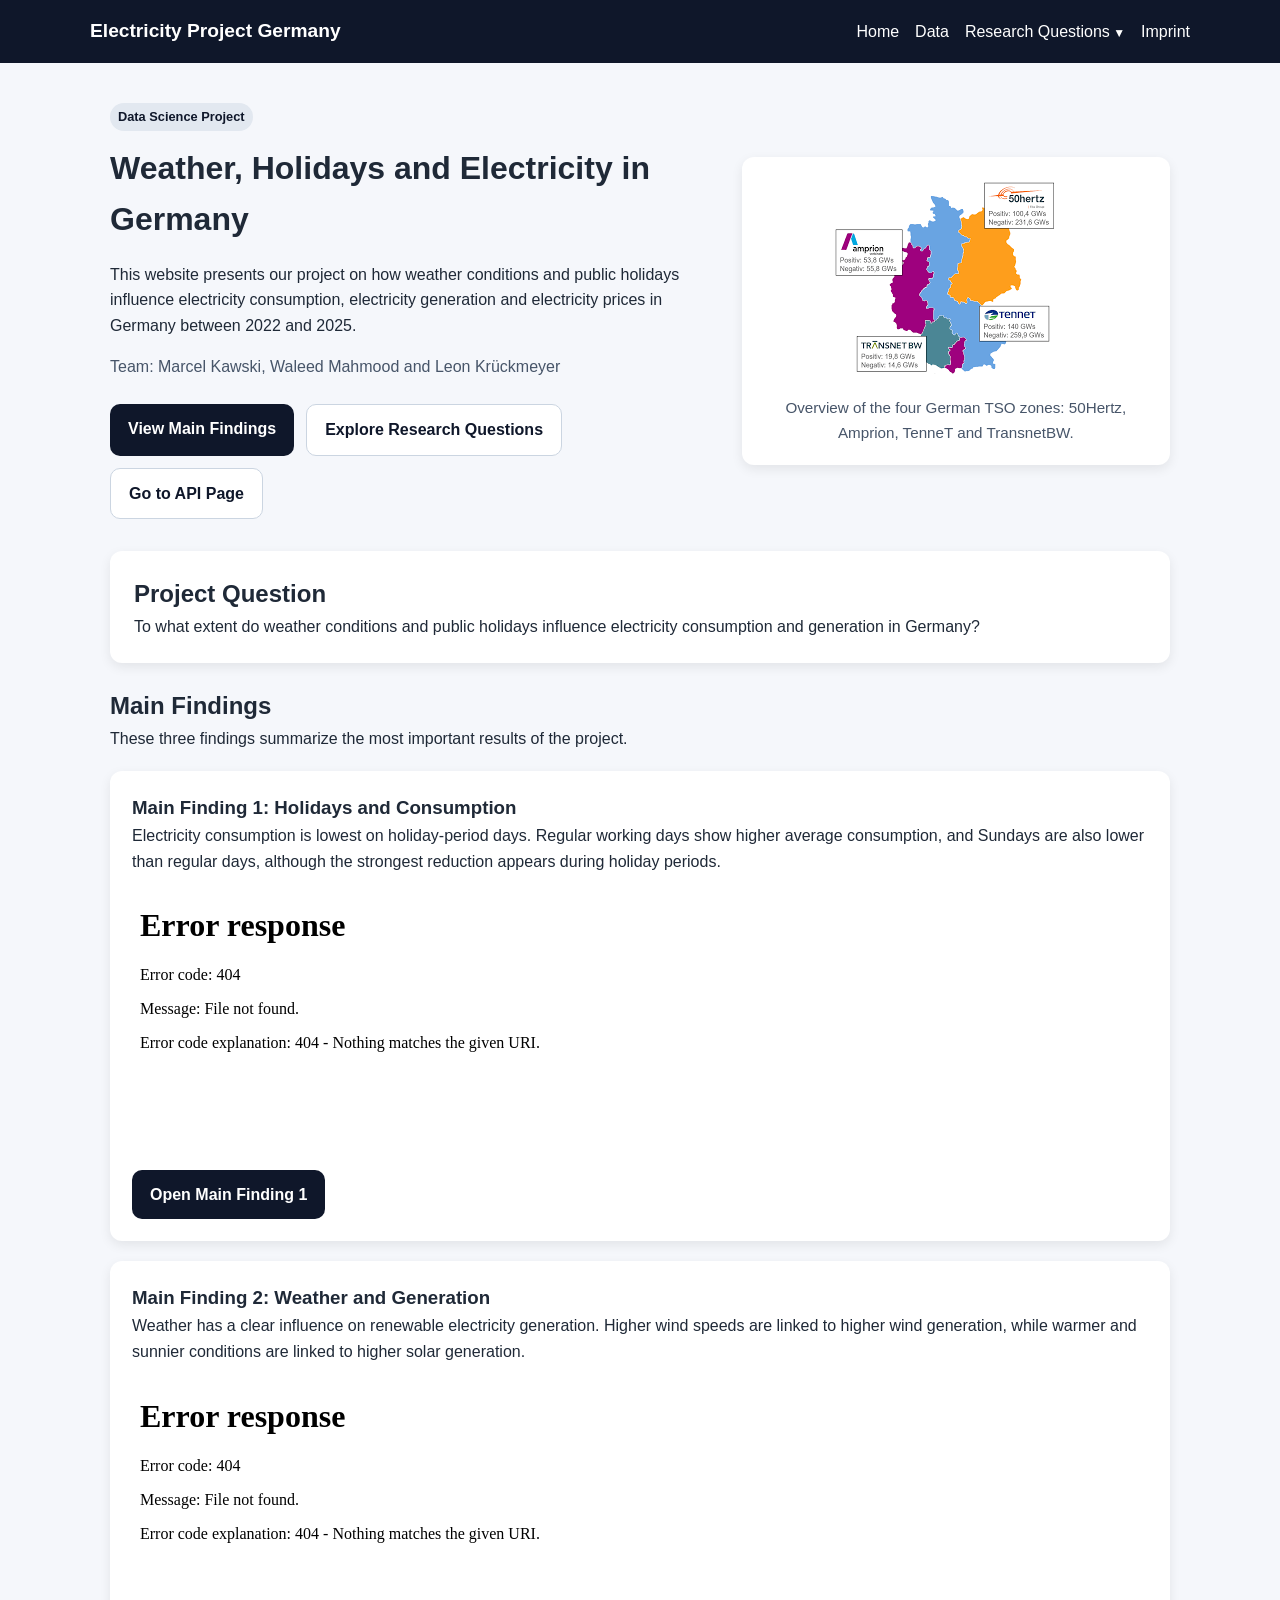
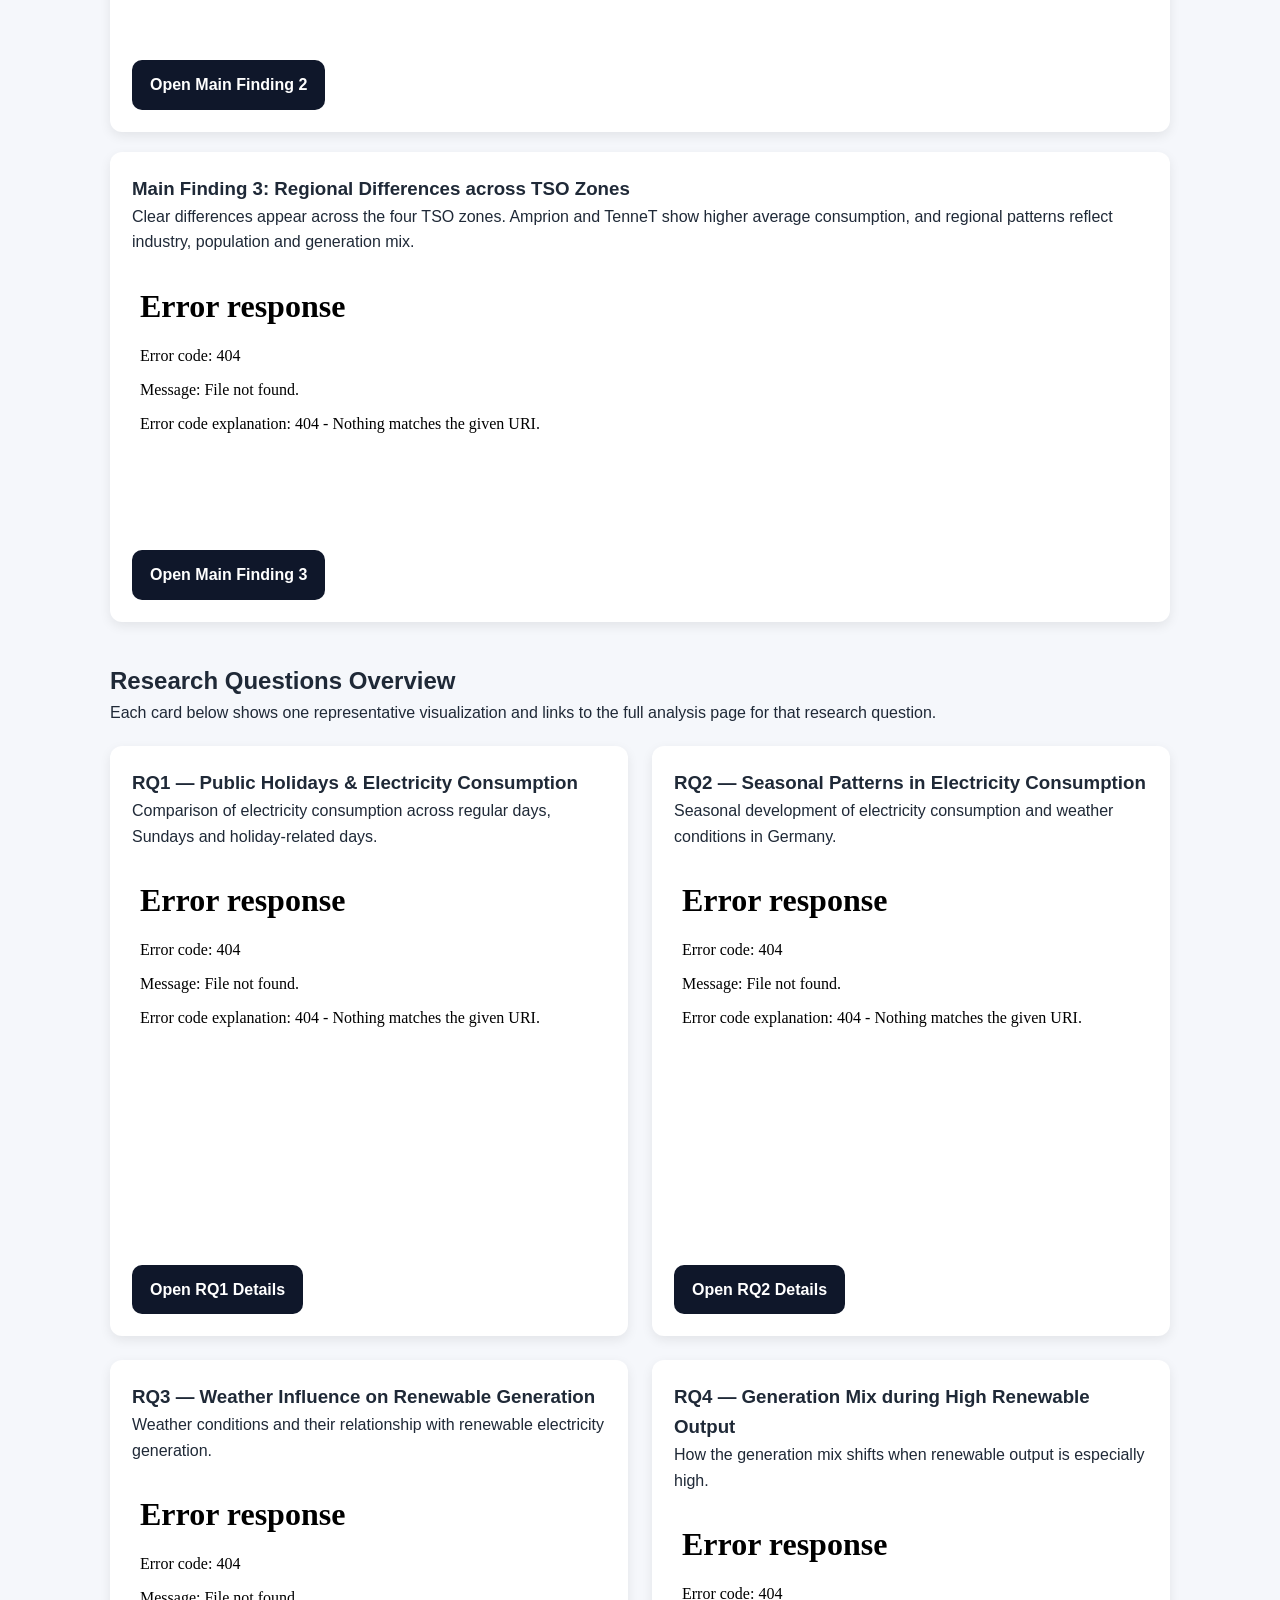
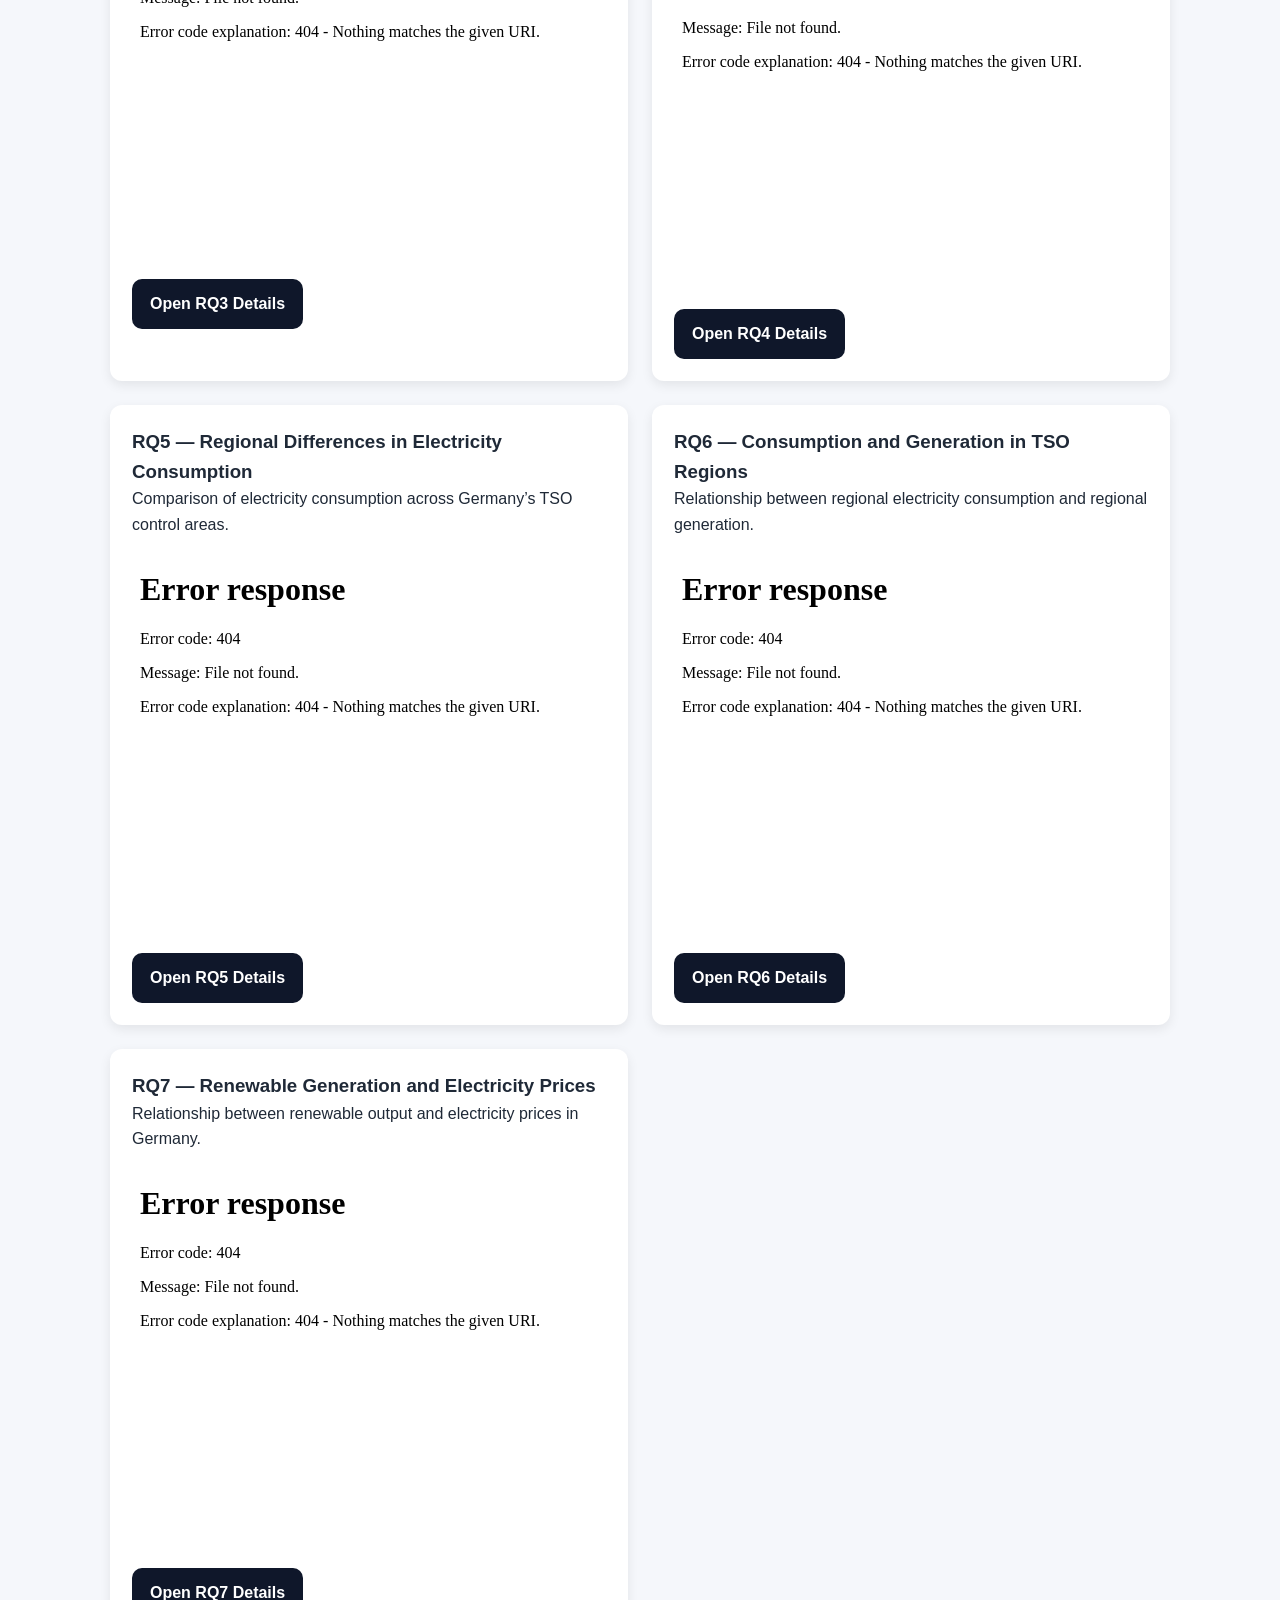
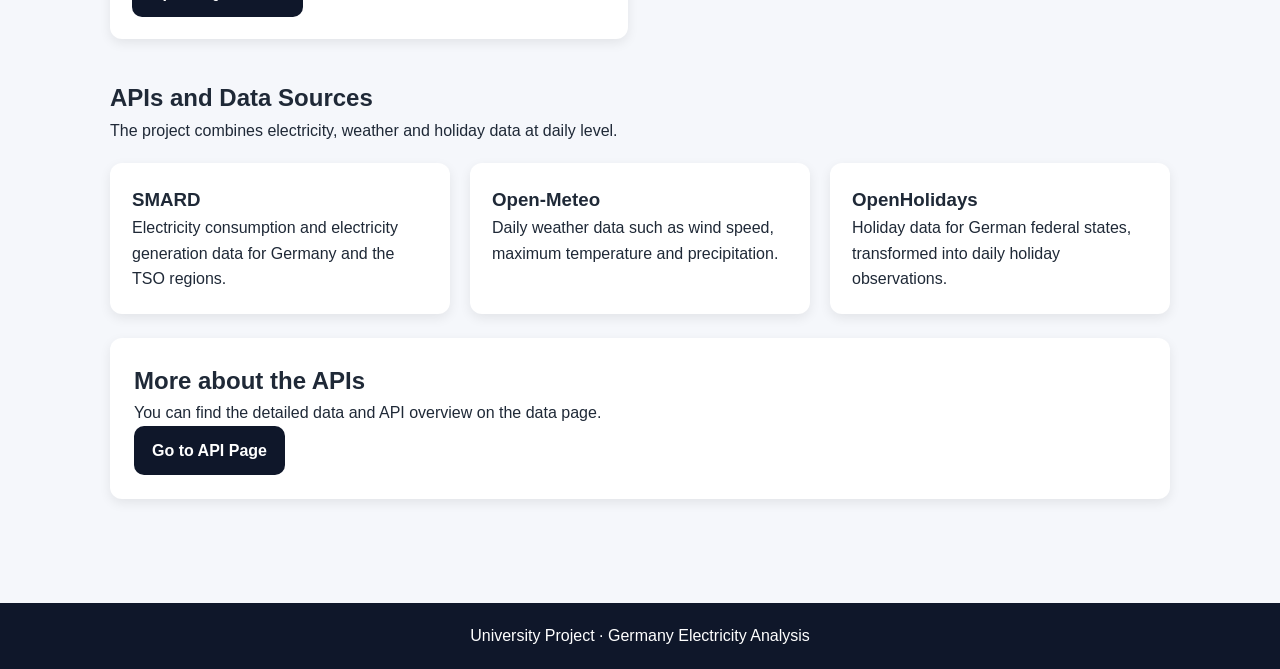
==== index.html @ 4d95e7e2 "Upload website files" ====
<!DOCTYPE html>
<html lang="en">
<head>
  <meta charset="UTF-8" />
  <meta name="viewport" content="width=device-width, initial-scale=1.0" />
  <title>Electricity Project Germany</title>
  <link rel="stylesheet" href="css/style.css" />
  <style>
    .hero-grid {
      display: grid;
      grid-template-columns: 1.4fr 1fr;
      gap: 32px;
      align-items: center;
    }

    .hero-actions {
      display: flex;
      gap: 12px;
      flex-wrap: wrap;
      margin-top: 24px;
    }

    .button-link {
      display: inline-block;
      background-color: #0f172a;
      color: white;
      text-decoration: none;
      padding: 12px 18px;
      border-radius: 10px;
      font-weight: 600;
    }

    .button-link.secondary {
      background-color: white;
      color: #0f172a;
      border: 1px solid #cbd5e1;
    }

    .hero-image-card,
    .highlight-card,
    .rq-overview-card,
    .api-card {
      background-color: white;
      border-radius: 12px;
      box-shadow: 0 4px 12px rgba(0, 0, 0, 0.08);
    }

    .hero-image-card {
      padding: 20px;
      text-align: center;
    }

    .hero-image-card img {
      max-width: 100%;
      height: auto;
      border-radius: 10px;
    }

    .hero-image-card p {
      margin-top: 12px;
      font-size: 0.95rem;
      color: #475569;
    }

    .section-title {
      margin-bottom: 20px;
    }

    .highlights-grid,
    .api-grid {
      display: grid;
      gap: 20px;
    }

    .highlights-grid {
      grid-template-columns: 1fr;
    }

    .api-grid {
      grid-template-columns: repeat(3, minmax(0, 1fr));
    }

    .highlight-card,
    .api-card,
    .rq-overview-card {
      padding: 22px;
    }

    .rq-grid {
      display: grid;
      grid-template-columns: repeat(2, minmax(0, 1fr));
      gap: 24px;
    }

    .rq-overview-card iframe,
    .highlight-card iframe {
      width: 100%;
      border: none;
      border-radius: 10px;
      background: white;
      margin: 12px 0 16px 0;
    }

    .rq-overview-card iframe {
      height: 380px;
    }

    .highlight-card iframe {
      height: 260px;
    }

    .mini-label {
      display: inline-block;
      background-color: #e2e8f0;
      color: #0f172a;
      font-size: 0.8rem;
      font-weight: 700;
      padding: 4px 8px;
      border-radius: 999px;
      margin-bottom: 12px;
    }

    .intro-note {
      color: #475569;
      margin-top: 16px;
    }

    @media (max-width: 980px) {
      .hero-grid,
      .rq-grid,
      .highlights-grid,
      .api-grid {
        grid-template-columns: 1fr;
      }
    }
  </style>
</head>
<body>
  <header>
    <nav class="navbar">
      <div class="logo">Electricity Project Germany</div>
      <ul class="nav-links">
        <li><a href="index.html">Home</a></li>
        <li><a href="data.html">Data</a></li>
        <li class="dropdown">
          <a href="#">Research Questions</a>
          <ul class="dropdown-menu">
            <li><a href="rq1.html">RQ1</a></li>
            <li><a href="rq2.html">RQ2</a></li>
            <li><a href="rq3.html">RQ3</a></li>
            <li><a href="rq4.html">RQ4</a></li>
            <li><a href="rq5.html">RQ5</a></li>
            <li><a href="rq6.html">RQ6</a></li>
            <li><a href="rq7.html">RQ7</a></li>
          </ul>
        </li>
        <li><a href="imprint.html">Imprint</a></li>
      </ul>
    </nav>
  </header>

  <main class="container">
    <section class="hero">
      <div class="hero-grid">
        <div>
          <span class="mini-label">Data Science Project</span>
          <h1>Weather, Holidays and Electricity in Germany</h1>
          <p>
            This website presents our project on how weather conditions and public
            holidays influence electricity consumption, electricity generation and
            electricity prices in Germany between 2022 and 2025.
          </p>
          <p class="intro-note">
            Team: Marcel Kawski, Waleed Mahmood and Leon Krückmeyer
          </p>
          <div class="hero-actions">
            <a class="button-link" href="#main-findings">View Main Findings</a>
            <a class="button-link secondary" href="#research-questions-overview">Explore Research Questions</a>
            <a class="button-link secondary" href="data.html#api-sources">Go to API Page</a>
          </div>
        </div>

        <div class="hero-image-card">
          <img src="imagesTSOZones.png" alt="Map of the German TSO zones" />
          <p>
            Overview of the four German TSO zones: 50Hertz, Amprion, TenneT and TransnetBW.
          </p>
        </div>
      </div>
    </section>

    <section class="card">
      <h2>Project Question</h2>
      <p>
        To what extent do weather conditions and public holidays influence
        electricity consumption and generation in Germany?
      </p>
    </section>

    <section id="main-findings" class="section-title">
      <h2>Main Findings</h2>
      <p>
        These three findings summarize the most important results of the project.
      </p>
    </section>

    <section class="highlights-grid">
      <article class="highlight-card">
        <h3>Main Finding 1: Holidays and Consumption</h3>
        <p>
          Electricity consumption is lowest on holiday-period days. Regular
          working days show higher average consumption, and Sundays are also
          lower than regular days, although the strongest reduction appears
          during holiday periods.
        </p>
        <iframe src="Fragendiagramme/Frage1/electricity_avg_daytype.html" title="Main Finding 1 Preview"></iframe>
        <a class="button-link" href="mainfinding1.html">Open Main Finding 1</a>
      </article>

      <article class="highlight-card">
        <h3>Main Finding 2: Weather and Generation</h3>
        <p>
          Weather has a clear influence on renewable electricity generation.
          Higher wind speeds are linked to higher wind generation, while warmer
          and sunnier conditions are linked to higher solar generation.
        </p>
        <iframe src="Fragendiagramme/Frage3/scatter_dashboard.html" title="Main Finding 2 Preview"></iframe>
        <a class="button-link" href="mainfinding2.html">Open Main Finding 2</a>
      </article>

      <article class="highlight-card">
        <h3>Main Finding 3: Regional Differences across TSO Zones</h3>
        <p>
          Clear differences appear across the four TSO zones. Amprion and
          TenneT show higher average consumption, and regional patterns reflect
          industry, population and generation mix.
        </p>
        <iframe src="Fragendiagramme/Frage5/regional_consumption_avg.html" title="Main Finding 3 Preview"></iframe>
        <a class="button-link" href="mainfinding3.html">Open Main Finding 3</a>
      </article>
    </section>

    <section id="research-questions-overview" class="section-title" style="margin-top: 40px;">
      <h2>Research Questions Overview</h2>
      <p>
        Each card below shows one representative visualization and links to the
        full analysis page for that research question.
      </p>
    </section>

    <section class="rq-grid">
      <article class="rq-overview-card">
        <h3>RQ1 — Public Holidays & Electricity Consumption</h3>
        <p>Comparison of electricity consumption across regular days, Sundays and holiday-related days.</p>
        <iframe src="Fragendiagramme/Frage1/electricity_avg_daytype.html" title="RQ1 Homepage Preview"></iframe>
        <a class="button-link" href="rq1.html">Open RQ1 Details</a>
      </article>

      <article class="rq-overview-card">
        <h3>RQ2 — Seasonal Patterns in Electricity Consumption</h3>
        <p>Seasonal development of electricity consumption and weather conditions in Germany.</p>
        <iframe src="Fragendiagramme/Frage2/seasonal_consumption_weather_germany.html" title="RQ2 Homepage Preview"></iframe>
        <a class="button-link" href="rq2.html">Open RQ2 Details</a>
      </article>

      <article class="rq-overview-card">
        <h3>RQ3 — Weather Influence on Renewable Generation</h3>
        <p>Weather conditions and their relationship with renewable electricity generation.</p>
        <iframe src="Fragendiagramme/Frage3/weather_generation_dashboard.html" title="RQ3 Homepage Preview"></iframe>
        <a class="button-link" href="rq3.html">Open RQ3 Details</a>
      </article>

      <article class="rq-overview-card">
        <h3>RQ4 — Generation Mix during High Renewable Output</h3>
        <p>How the generation mix shifts when renewable output is especially high.</p>
        <iframe src="Fragendiagramme/Frage4/generation_mix_dropdown.html" title="RQ4 Homepage Preview"></iframe>
        <a class="button-link" href="rq4.html">Open RQ4 Details</a>
      </article>

      <article class="rq-overview-card">
        <h3>RQ5 — Regional Differences in Electricity Consumption</h3>
        <p>Comparison of electricity consumption across Germany’s TSO control areas.</p>
        <iframe src="Fragendiagramme/Frage5/regional_consumption_avg.html" title="RQ5 Homepage Preview"></iframe>
        <a class="button-link" href="rq5.html">Open RQ5 Details</a>
      </article>

      <article class="rq-overview-card">
        <h3>RQ6 — Consumption and Generation in TSO Regions</h3>
        <p>Relationship between regional electricity consumption and regional generation.</p>
        <iframe src="Fragendiagramme/Frage6/tso_consumption_vs_generation_scatter.html" title="RQ6 Homepage Preview"></iframe>
        <a class="button-link" href="rq6.html">Open RQ6 Details</a>
      </article>

      <article class="rq-overview-card">
        <h3>RQ7 — Renewable Generation and Electricity Prices</h3>
        <p>Relationship between renewable output and electricity prices in Germany.</p>
        <iframe src="Fragendiagramme/Frage7/renewables_vs_price_scatter.html" title="RQ7 Homepage Preview"></iframe>
        <a class="button-link" href="rq7.html">Open RQ7 Details</a>
      </article>
    </section>

    <section id="api-sources" class="section-title" style="margin-top: 40px;">
      <h2>APIs and Data Sources</h2>
      <p>
        The project combines electricity, weather and holiday data at daily level.
      </p>
    </section>

    <section class="api-grid">
      <article class="api-card">
        <h3>SMARD</h3>
        <p>
          Electricity consumption and electricity generation data for Germany and the TSO regions.
        </p>
      </article>

      <article class="api-card">
        <h3>Open-Meteo</h3>
        <p>
          Daily weather data such as wind speed, maximum temperature and precipitation.
        </p>
      </article>

      <article class="api-card">
        <h3>OpenHolidays</h3>
        <p>
          Holiday data for German federal states, transformed into daily holiday observations.
        </p>
      </article>
    </section>

    <section class="card" style="margin-top: 24px;">
      <h2>More about the APIs</h2>
      <p>
        You can find the detailed data and API overview on the data page.
      </p>
      <a class="button-link" href="data.html#api-sources">Go to API Page</a>
    </section>
  </main>

  <footer>
    <p>University Project · Germany Electricity Analysis</p>
  </footer>

  <script src="js/main.js"></script>
</body>
</html>
---- css/style.css ----
* {
  margin: 0;
  padding: 0;
  box-sizing: border-box;
}

body {
  font-family: Arial, sans-serif;
  background-color: #f5f7fb;
  color: #1f2937;
  line-height: 1.6;
}

header {
  background-color: #0f172a;
  padding: 16px 20px;
}

.navbar {
  max-width: 1100px;
  margin: 0 auto;
  display: flex;
  justify-content: space-between;
  align-items: center;
  gap: 24px;
  flex-wrap: wrap;
}

.logo {
  color: white;
  font-size: 1.2rem;
  font-weight: bold;
}

.nav-links {
  list-style: none;
  display: flex;
  gap: 16px;
  flex-wrap: wrap;
}

.nav-links a {
  text-decoration: none;
  color: white;
  font-weight: 500;
}

.nav-links a:hover {
  text-decoration: underline;
}

.container {
  max-width: 1100px;
  margin: 0 auto;
  padding: 40px 20px;
}

.hero {
  margin-bottom: 32px;
}

.hero h1 {
  font-size: 2rem;
  margin-bottom: 16px;
}

.card {
  background-color: white;
  padding: 24px;
  border-radius: 12px;
  margin-bottom: 24px;
  box-shadow: 0 4px 12px rgba(0, 0, 0, 0.08);
}

footer {
  background-color: #0f172a;
  color: white;
  text-align: center;
  padding: 20px;
  margin-top: 40px;
}

.dropdown {
  position: relative;
}

.dropdown > a::after {
  content: " ▼";
  font-size: 0.75rem;
}

.dropdown-menu {
  display: none;
  position: absolute;
  top: 100%;
  left: 0;
  background-color: #0f172a;
  list-style: none;
  min-width: 180px;
  padding: 8px 0;
  border-radius: 8px;
  box-shadow: 0 4px 12px rgba(0, 0, 0, 0.25);
}

.dropdown-menu li {
  padding: 0;
}

.dropdown-menu a {
  display: block;
  padding: 10px 16px;
  color: white;
  text-decoration: none;
  white-space: nowrap;
}

.dropdown-menu a:hover {
  background-color: #1e293b;
  text-decoration: none;
}

.dropdown:hover .dropdown-menu {
  display: block;
}
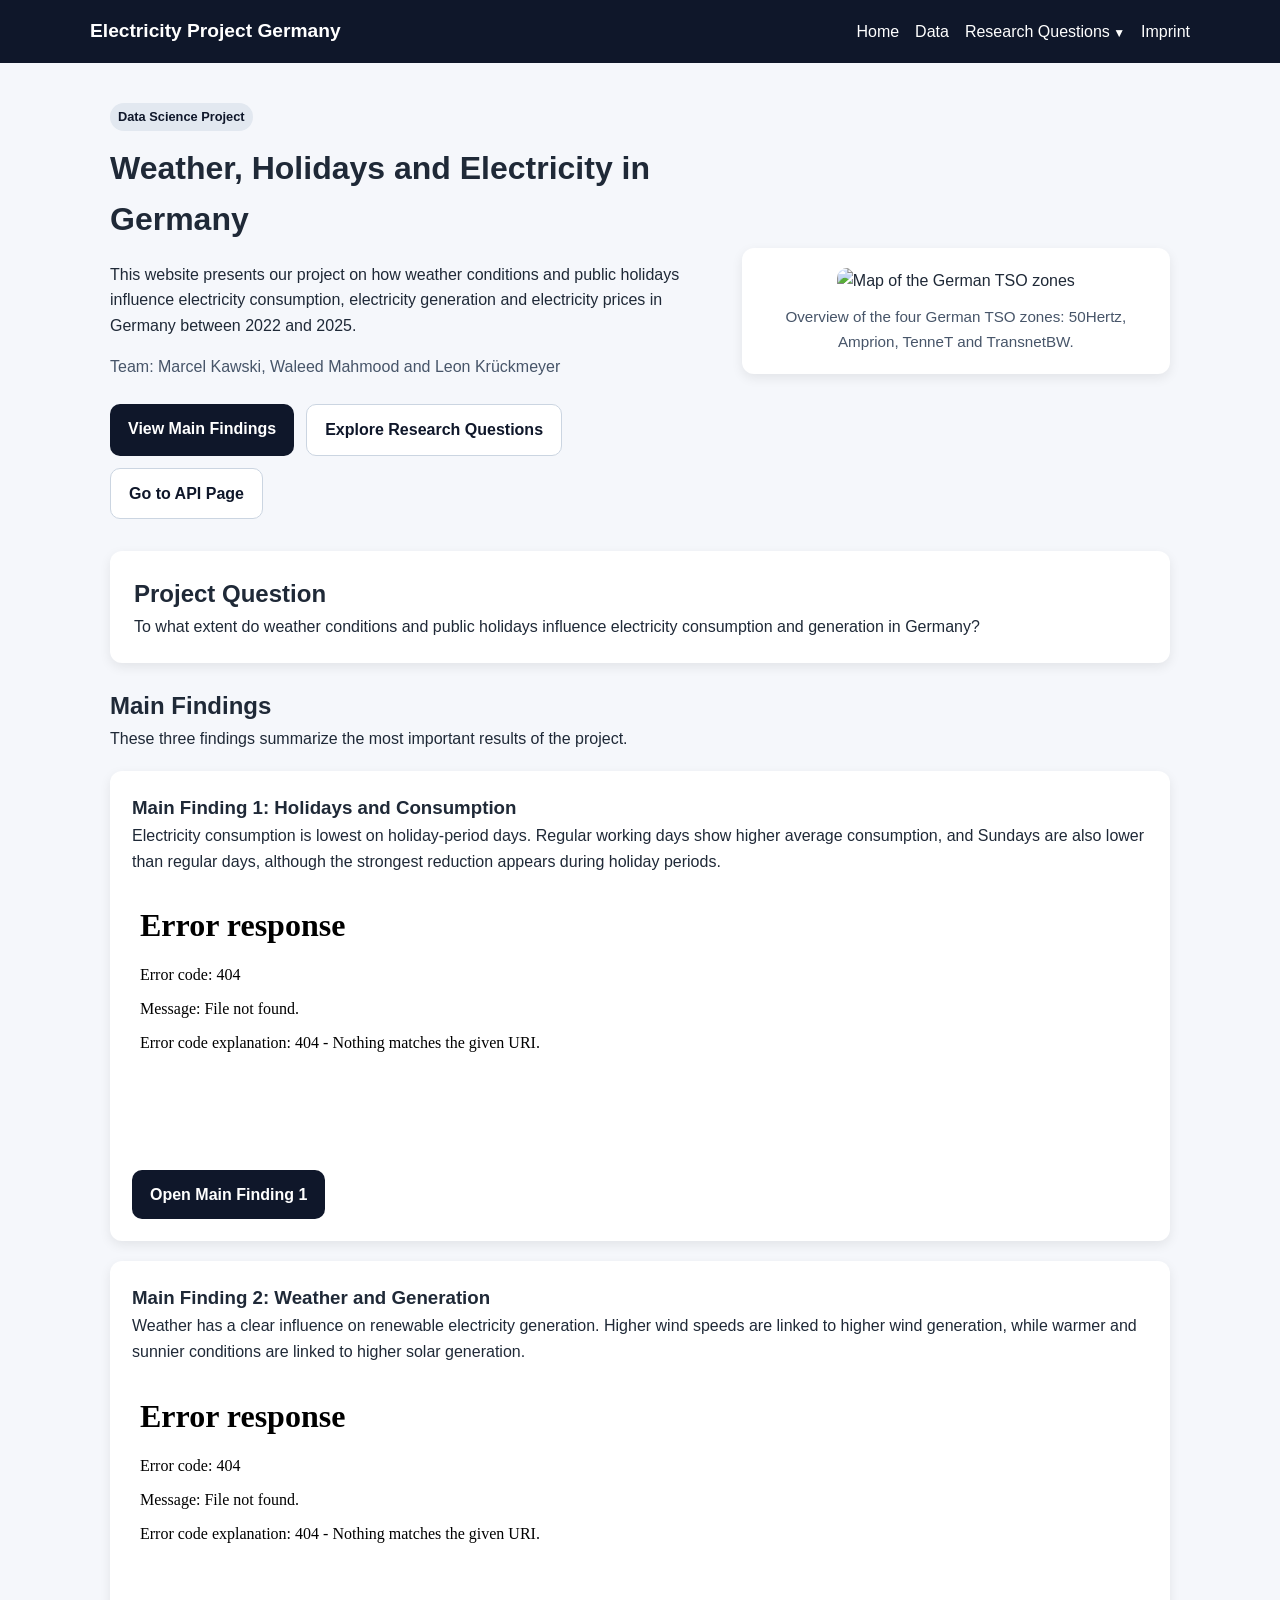
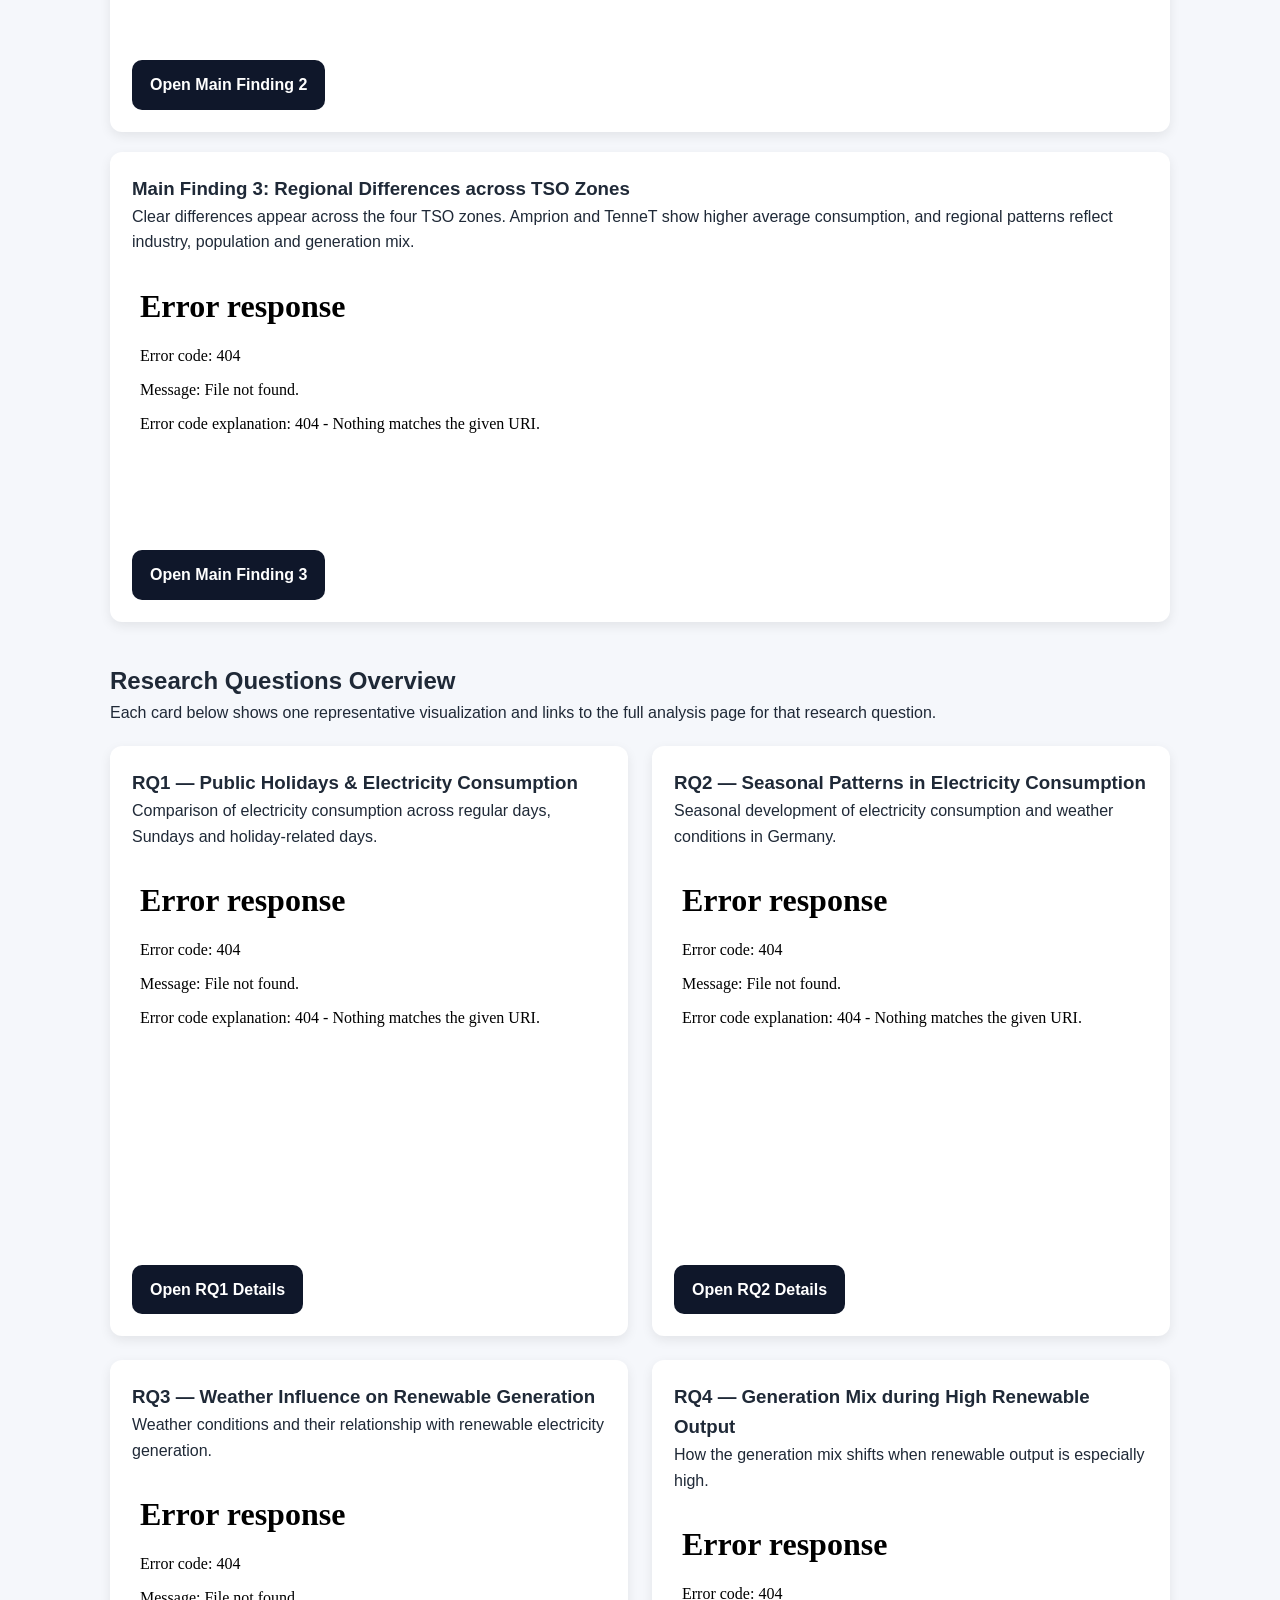
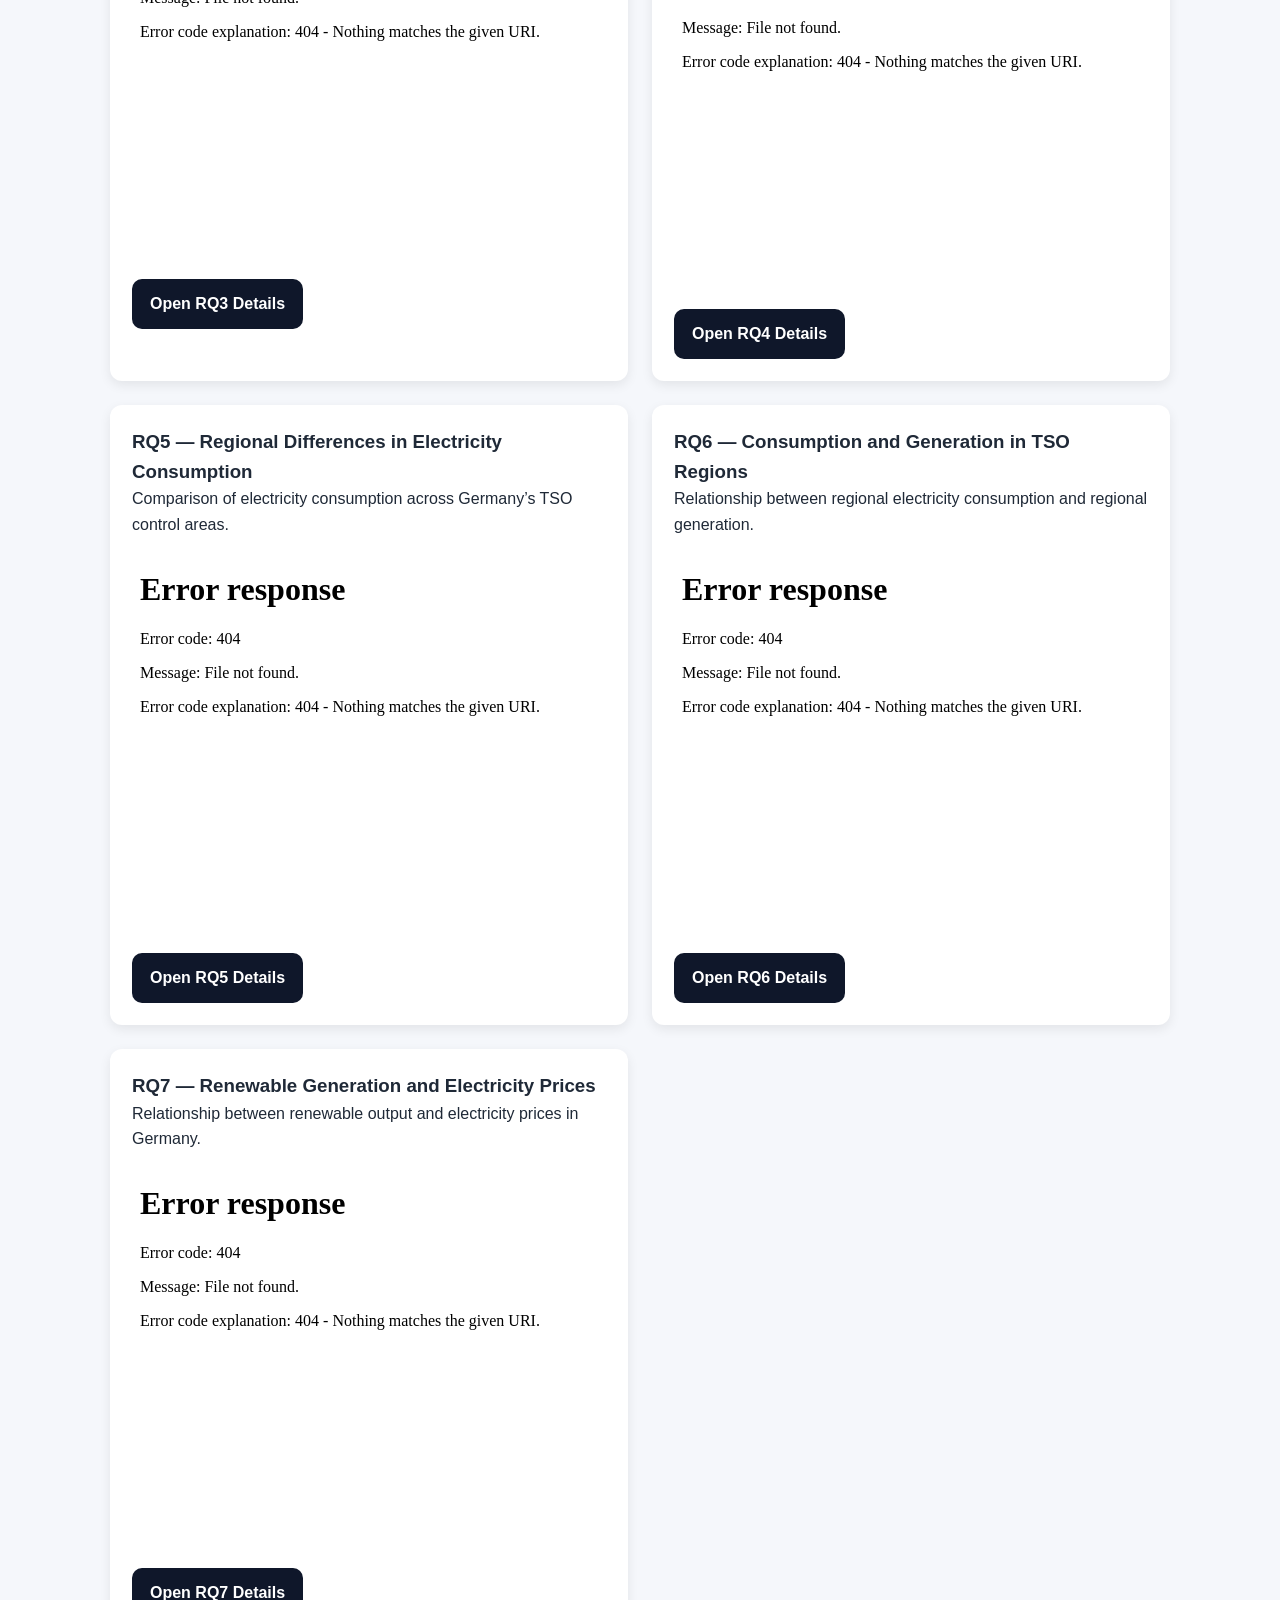
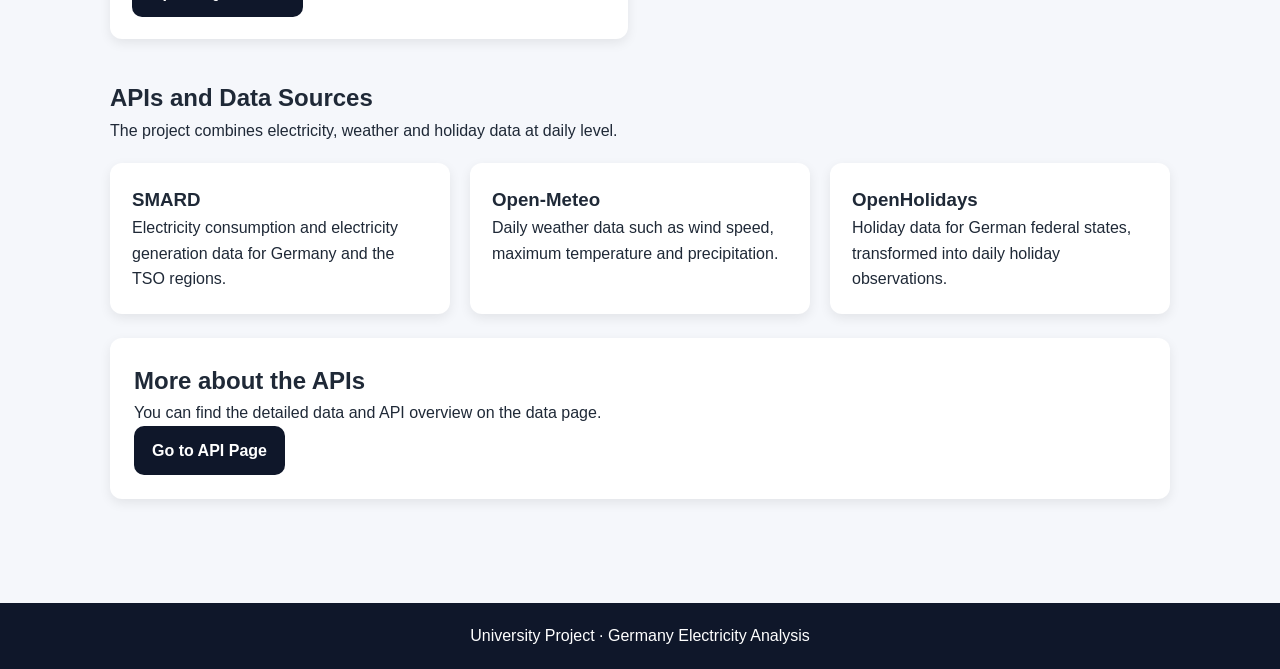
==== commit 21f792d1: "Update index.html" ====
--- a/index.html
+++ b/index.html
@@ -213,7 +213,7 @@
           lower than regular days, although the strongest reduction appears
           during holiday periods.
         </p>
-        <iframe src="Fragendiagramme/Frage1/electricity_avg_daytype.html" title="Main Finding 1 Preview"></iframe>
+        <iframe src="FragenDiagramme/Frage1/electricity_avg_daytype.html" title="Main Finding 1 Preview"></iframe>
         <a class="button-link" href="mainfinding1.html">Open Main Finding 1</a>
       </article>
 
@@ -224,7 +224,7 @@
           Higher wind speeds are linked to higher wind generation, while warmer
           and sunnier conditions are linked to higher solar generation.
         </p>
-        <iframe src="Fragendiagramme/Frage3/scatter_dashboard.html" title="Main Finding 2 Preview"></iframe>
+        <iframe src="FragenDiagramme/Frage3/scatter_dashboard.html" title="Main Finding 2 Preview"></iframe>
         <a class="button-link" href="mainfinding2.html">Open Main Finding 2</a>
       </article>
 
@@ -235,7 +235,7 @@
           TenneT show higher average consumption, and regional patterns reflect
           industry, population and generation mix.
         </p>
-        <iframe src="Fragendiagramme/Frage5/regional_consumption_avg.html" title="Main Finding 3 Preview"></iframe>
+        <iframe src="FragenDiagramme/Frage5/regional_consumption_avg.html" title="Main Finding 3 Preview"></iframe>
         <a class="button-link" href="mainfinding3.html">Open Main Finding 3</a>
       </article>
     </section>
@@ -252,49 +252,49 @@
       <article class="rq-overview-card">
         <h3>RQ1 — Public Holidays & Electricity Consumption</h3>
         <p>Comparison of electricity consumption across regular days, Sundays and holiday-related days.</p>
-        <iframe src="Fragendiagramme/Frage1/electricity_avg_daytype.html" title="RQ1 Homepage Preview"></iframe>
+        <iframe src="FragenDiagramme/Frage1/electricity_avg_daytype.html" title="RQ1 Homepage Preview"></iframe>
         <a class="button-link" href="rq1.html">Open RQ1 Details</a>
       </article>
 
       <article class="rq-overview-card">
         <h3>RQ2 — Seasonal Patterns in Electricity Consumption</h3>
         <p>Seasonal development of electricity consumption and weather conditions in Germany.</p>
-        <iframe src="Fragendiagramme/Frage2/seasonal_consumption_weather_germany.html" title="RQ2 Homepage Preview"></iframe>
+        <iframe src="FragenDiagramme/Frage2/seasonal_consumption_weather_germany.html" title="RQ2 Homepage Preview"></iframe>
         <a class="button-link" href="rq2.html">Open RQ2 Details</a>
       </article>
 
       <article class="rq-overview-card">
         <h3>RQ3 — Weather Influence on Renewable Generation</h3>
         <p>Weather conditions and their relationship with renewable electricity generation.</p>
-        <iframe src="Fragendiagramme/Frage3/weather_generation_dashboard.html" title="RQ3 Homepage Preview"></iframe>
+        <iframe src="FragenDiagramme/Frage3/weather_generation_dashboard.html" title="RQ3 Homepage Preview"></iframe>
         <a class="button-link" href="rq3.html">Open RQ3 Details</a>
       </article>
 
       <article class="rq-overview-card">
         <h3>RQ4 — Generation Mix during High Renewable Output</h3>
         <p>How the generation mix shifts when renewable output is especially high.</p>
-        <iframe src="Fragendiagramme/Frage4/generation_mix_dropdown.html" title="RQ4 Homepage Preview"></iframe>
+        <iframe src="FragenDiagramme/Frage4/generation_mix_dropdown.html" title="RQ4 Homepage Preview"></iframe>
         <a class="button-link" href="rq4.html">Open RQ4 Details</a>
       </article>
 
       <article class="rq-overview-card">
         <h3>RQ5 — Regional Differences in Electricity Consumption</h3>
         <p>Comparison of electricity consumption across Germany’s TSO control areas.</p>
-        <iframe src="Fragendiagramme/Frage5/regional_consumption_avg.html" title="RQ5 Homepage Preview"></iframe>
+        <iframe src="FragenDiagramme/Frage5/regional_consumption_avg.html" title="RQ5 Homepage Preview"></iframe>
         <a class="button-link" href="rq5.html">Open RQ5 Details</a>
       </article>
 
       <article class="rq-overview-card">
         <h3>RQ6 — Consumption and Generation in TSO Regions</h3>
         <p>Relationship between regional electricity consumption and regional generation.</p>
-        <iframe src="Fragendiagramme/Frage6/tso_consumption_vs_generation_scatter.html" title="RQ6 Homepage Preview"></iframe>
+        <iframe src="FragenDiagramme/Frage6/tso_consumption_vs_generation_scatter.html" title="RQ6 Homepage Preview"></iframe>
         <a class="button-link" href="rq6.html">Open RQ6 Details</a>
       </article>
 
       <article class="rq-overview-card">
         <h3>RQ7 — Renewable Generation and Electricity Prices</h3>
         <p>Relationship between renewable output and electricity prices in Germany.</p>
-        <iframe src="Fragendiagramme/Frage7/renewables_vs_price_scatter.html" title="RQ7 Homepage Preview"></iframe>
+        <iframe src="FragenDiagramme/Frage7/renewables_vs_price_scatter.html" title="RQ7 Homepage Preview"></iframe>
         <a class="button-link" href="rq7.html">Open RQ7 Details</a>
       </article>
     </section>
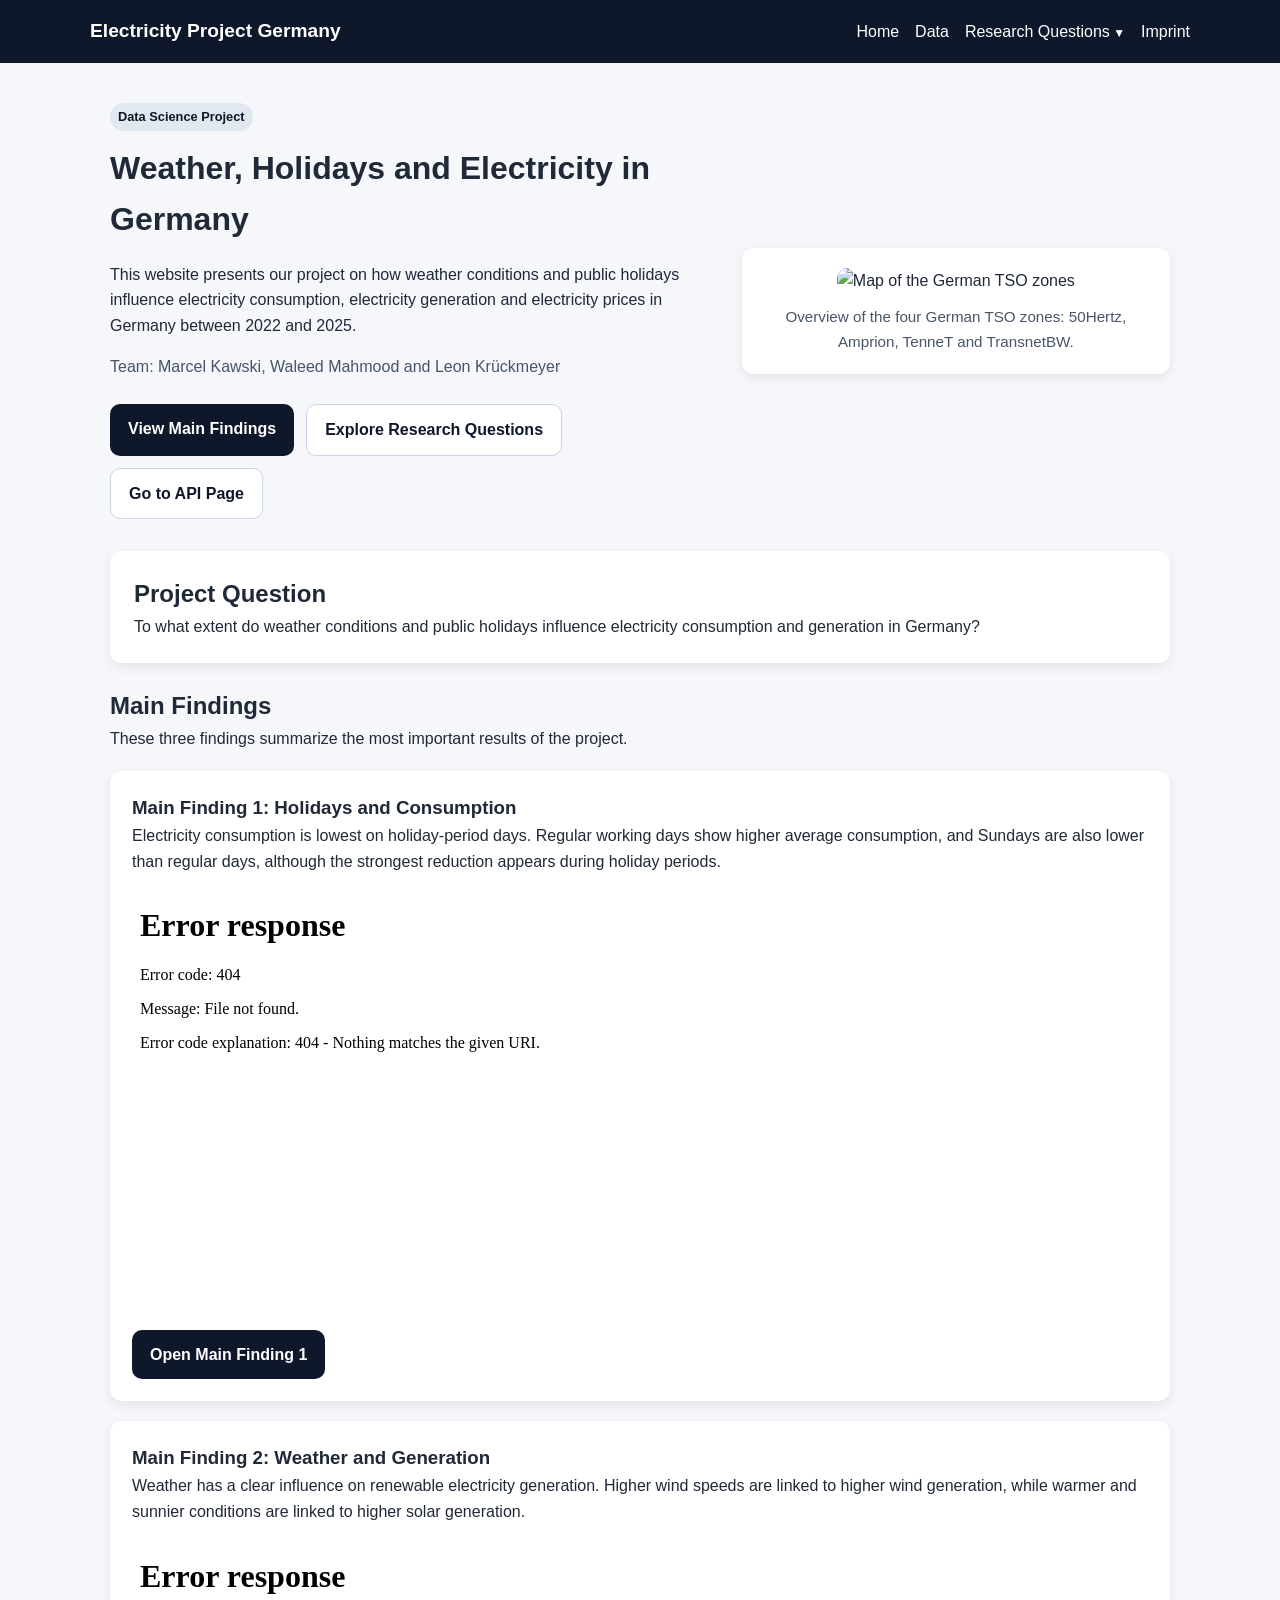
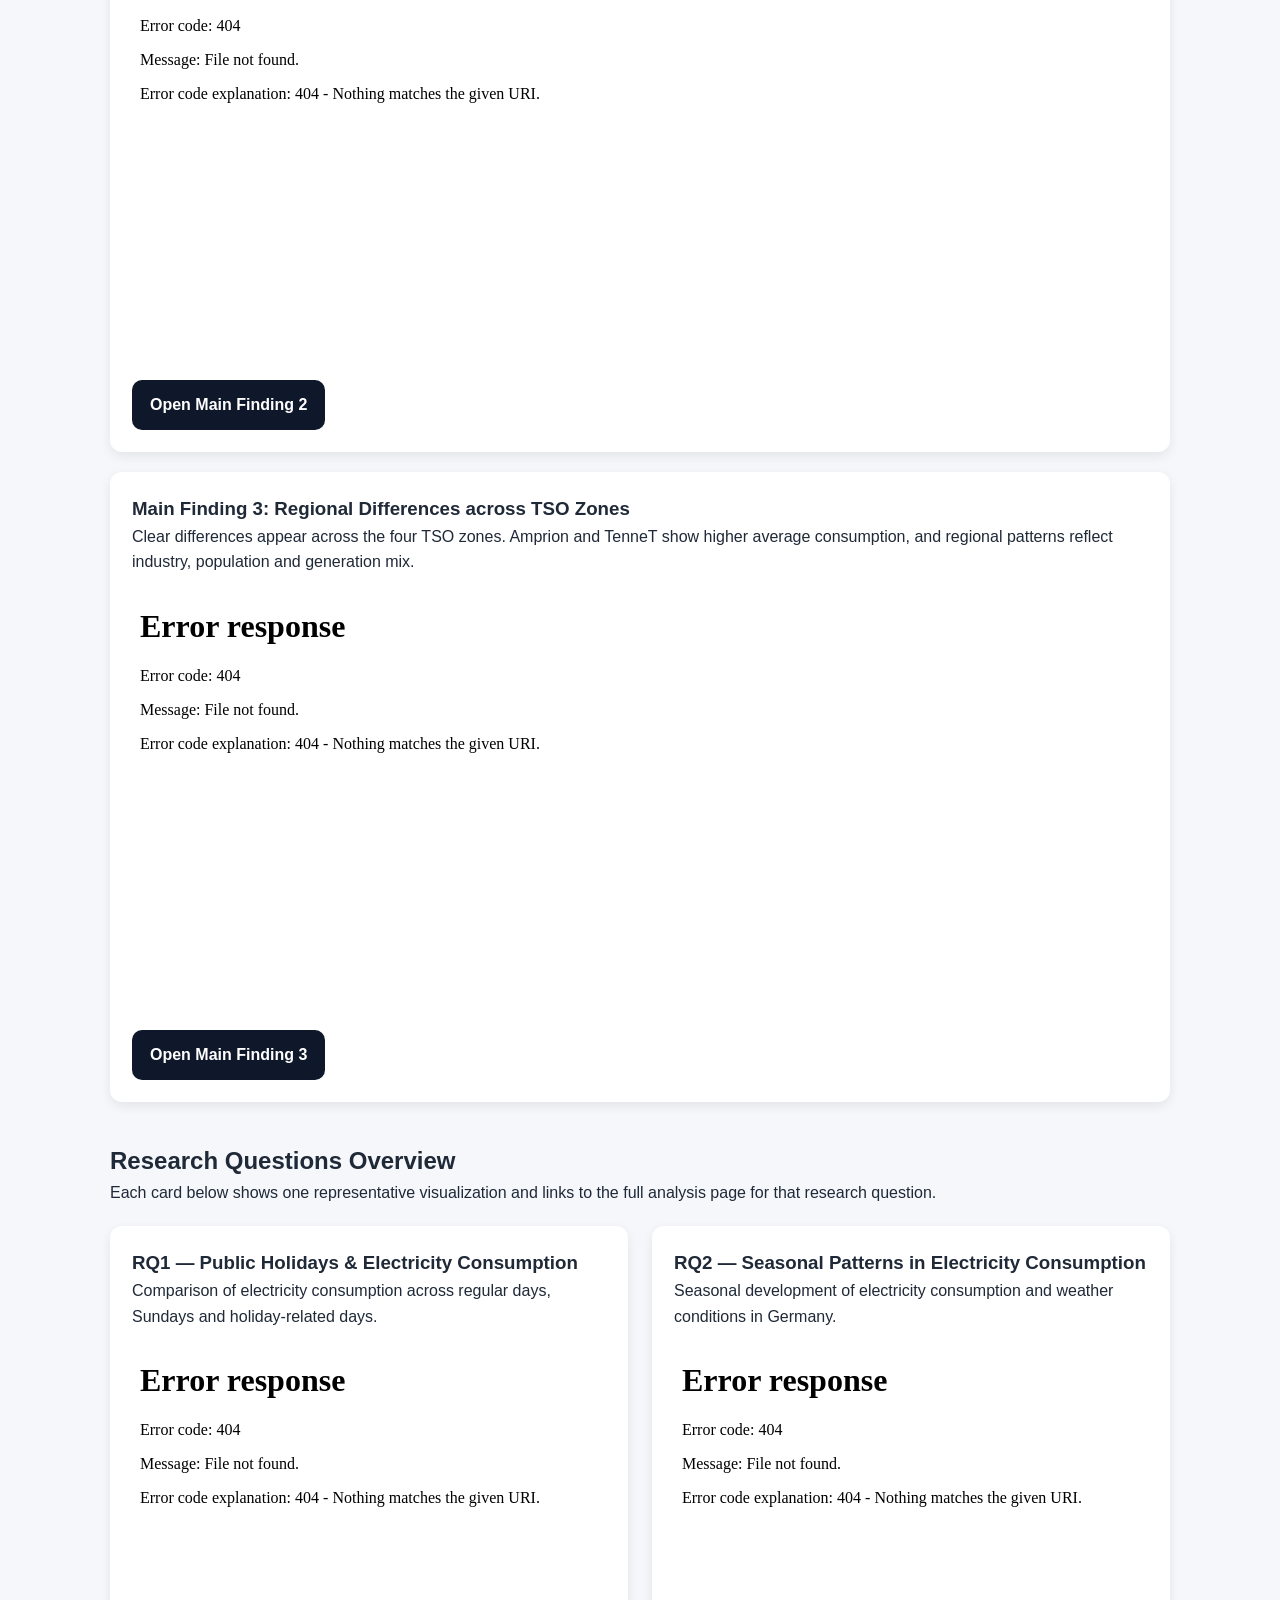
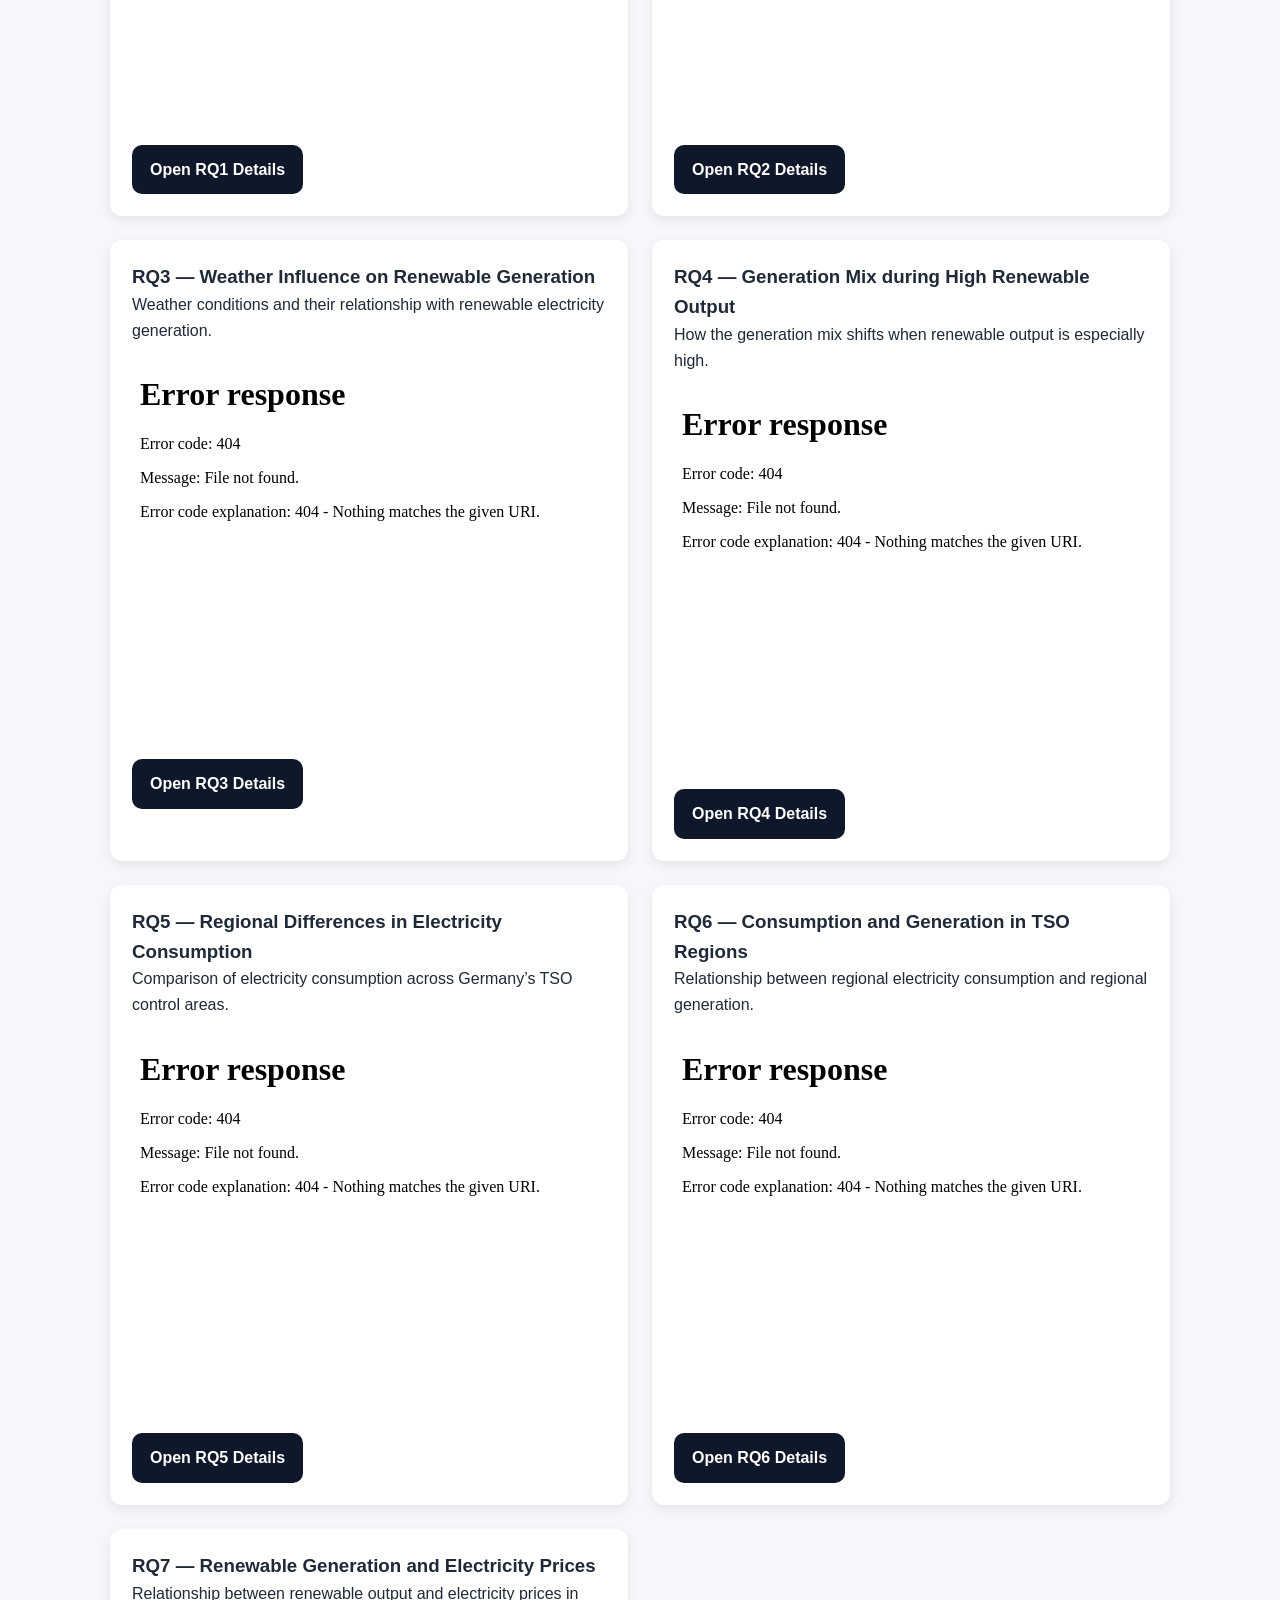
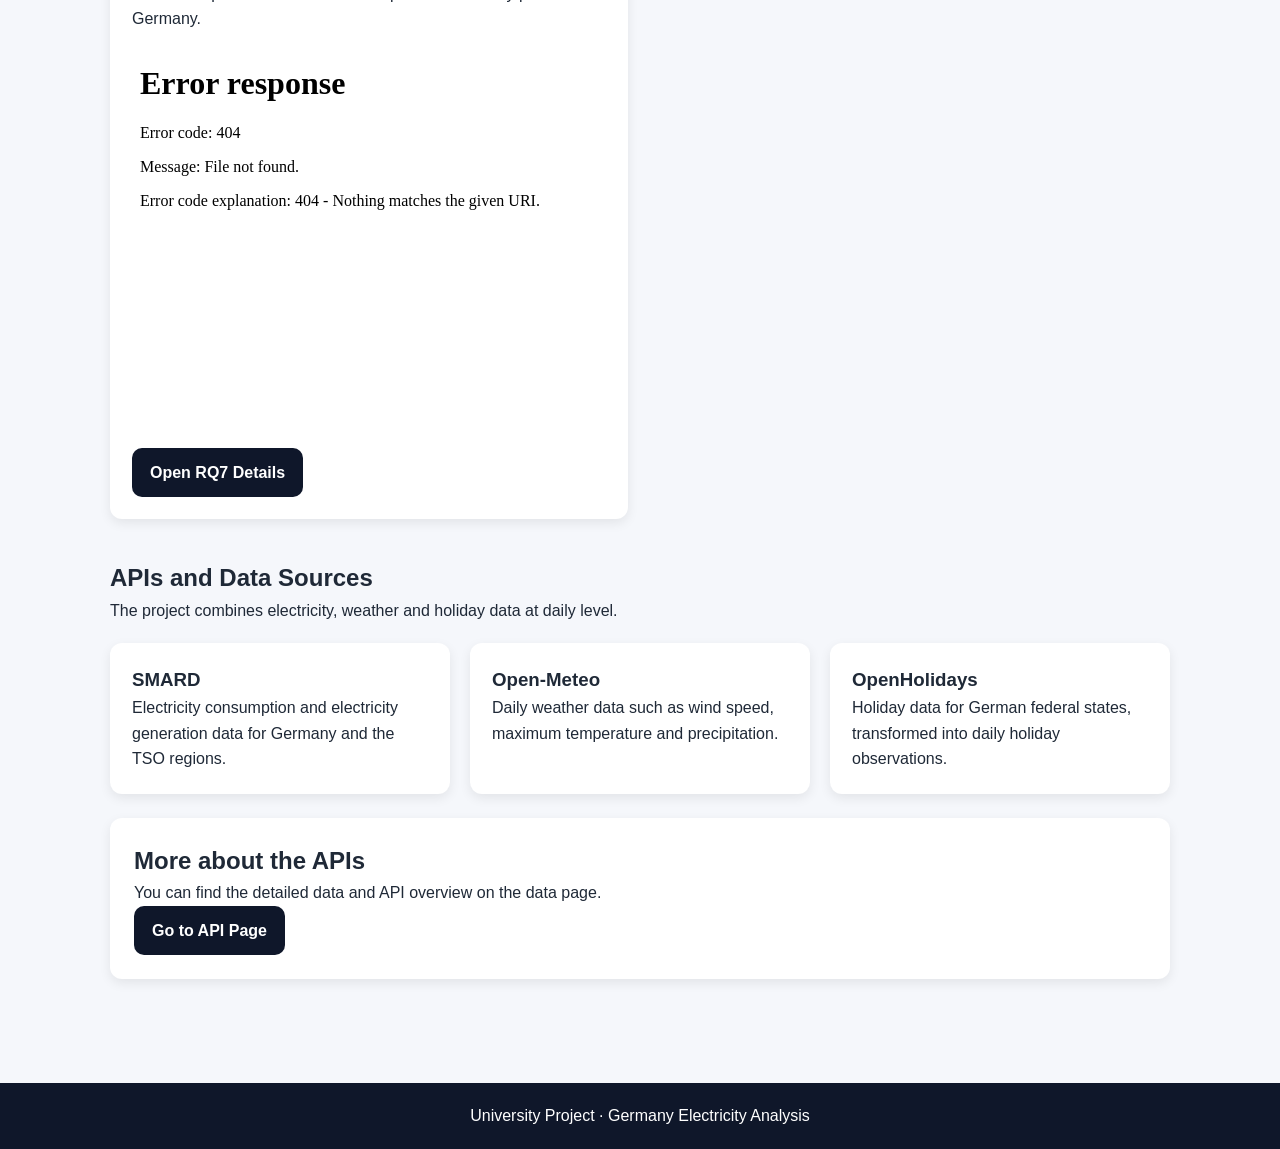
==== commit f74cdc6f: "Update index.html" ====
--- a/index.html
+++ b/index.html
@@ -107,7 +107,16 @@
 
     .highlight-card iframe {
       height: 260px;
-    }
+    }  
+
+    .highlight-card iframe {
+      width: 100%;
+      height: 420px;
+      border: none;
+      border-radius: 10px;
+      background: white;
+      margin: 12px 0 16px 0;
+    }    
 
     .mini-label {
       display: inline-block;
@@ -213,7 +222,7 @@
           lower than regular days, although the strongest reduction appears
           during holiday periods.
         </p>
-        <iframe src="FragenDiagramme/Frage1/electricity_avg_daytype.html" title="Main Finding 1 Preview"></iframe>
+        <iframe src="Fragendiagramme/Frage1/electricity_avg_daytype.html" title="Main Finding 1 Preview"></iframe>
         <a class="button-link" href="mainfinding1.html">Open Main Finding 1</a>
       </article>
 
@@ -224,7 +233,7 @@
           Higher wind speeds are linked to higher wind generation, while warmer
           and sunnier conditions are linked to higher solar generation.
         </p>
-        <iframe src="FragenDiagramme/Frage3/scatter_dashboard.html" title="Main Finding 2 Preview"></iframe>
+        <iframe src="Fragendiagramme/Frage3/scatter_dashboard.html" title="Main Finding 2 Preview"></iframe>
         <a class="button-link" href="mainfinding2.html">Open Main Finding 2</a>
       </article>
 
@@ -235,7 +244,7 @@
           TenneT show higher average consumption, and regional patterns reflect
           industry, population and generation mix.
         </p>
-        <iframe src="FragenDiagramme/Frage5/regional_consumption_avg.html" title="Main Finding 3 Preview"></iframe>
+        <iframe src="Fragendiagramme/Frage5/regional_consumption_avg.html" title="Main Finding 3 Preview"></iframe>
         <a class="button-link" href="mainfinding3.html">Open Main Finding 3</a>
       </article>
     </section>
@@ -252,49 +261,49 @@
       <article class="rq-overview-card">
         <h3>RQ1 — Public Holidays & Electricity Consumption</h3>
         <p>Comparison of electricity consumption across regular days, Sundays and holiday-related days.</p>
-        <iframe src="FragenDiagramme/Frage1/electricity_avg_daytype.html" title="RQ1 Homepage Preview"></iframe>
+        <iframe src="Fragendiagramme/Frage1/electricity_avg_daytype.html" title="RQ1 Homepage Preview"></iframe>
         <a class="button-link" href="rq1.html">Open RQ1 Details</a>
       </article>
 
       <article class="rq-overview-card">
         <h3>RQ2 — Seasonal Patterns in Electricity Consumption</h3>
         <p>Seasonal development of electricity consumption and weather conditions in Germany.</p>
-        <iframe src="FragenDiagramme/Frage2/seasonal_consumption_weather_germany.html" title="RQ2 Homepage Preview"></iframe>
+        <iframe src="Fragendiagramme/Frage2/seasonal_consumption_weather_germany.html" title="RQ2 Homepage Preview"></iframe>
         <a class="button-link" href="rq2.html">Open RQ2 Details</a>
       </article>
 
       <article class="rq-overview-card">
         <h3>RQ3 — Weather Influence on Renewable Generation</h3>
         <p>Weather conditions and their relationship with renewable electricity generation.</p>
-        <iframe src="FragenDiagramme/Frage3/weather_generation_dashboard.html" title="RQ3 Homepage Preview"></iframe>
+        <iframe src="Fragendiagramme/Frage3/weather_generation_dashboard.html" title="RQ3 Homepage Preview"></iframe>
         <a class="button-link" href="rq3.html">Open RQ3 Details</a>
       </article>
 
       <article class="rq-overview-card">
         <h3>RQ4 — Generation Mix during High Renewable Output</h3>
         <p>How the generation mix shifts when renewable output is especially high.</p>
-        <iframe src="FragenDiagramme/Frage4/generation_mix_dropdown.html" title="RQ4 Homepage Preview"></iframe>
+        <iframe src="Fragendiagramme/Frage4/generation_mix_dropdown.html" title="RQ4 Homepage Preview"></iframe>
         <a class="button-link" href="rq4.html">Open RQ4 Details</a>
       </article>
 
       <article class="rq-overview-card">
         <h3>RQ5 — Regional Differences in Electricity Consumption</h3>
         <p>Comparison of electricity consumption across Germany’s TSO control areas.</p>
-        <iframe src="FragenDiagramme/Frage5/regional_consumption_avg.html" title="RQ5 Homepage Preview"></iframe>
+        <iframe src="Fragendiagramme/Frage5/regional_consumption_avg.html" title="RQ5 Homepage Preview"></iframe>
         <a class="button-link" href="rq5.html">Open RQ5 Details</a>
       </article>
 
       <article class="rq-overview-card">
         <h3>RQ6 — Consumption and Generation in TSO Regions</h3>
         <p>Relationship between regional electricity consumption and regional generation.</p>
-        <iframe src="FragenDiagramme/Frage6/tso_consumption_vs_generation_scatter.html" title="RQ6 Homepage Preview"></iframe>
+        <iframe src="Fragendiagramme/Frage6/tso_consumption_vs_generation_scatter.html" title="RQ6 Homepage Preview"></iframe>
         <a class="button-link" href="rq6.html">Open RQ6 Details</a>
       </article>
 
       <article class="rq-overview-card">
         <h3>RQ7 — Renewable Generation and Electricity Prices</h3>
         <p>Relationship between renewable output and electricity prices in Germany.</p>
-        <iframe src="FragenDiagramme/Frage7/renewables_vs_price_scatter.html" title="RQ7 Homepage Preview"></iframe>
+        <iframe src="Fragendiagramme/Frage7/renewables_vs_price_scatter.html" title="RQ7 Homepage Preview"></iframe>
         <a class="button-link" href="rq7.html">Open RQ7 Details</a>
       </article>
     </section>
@@ -344,4 +353,4 @@
 
   <script src="js/main.js"></script>
 </body>
-</html>+</html>
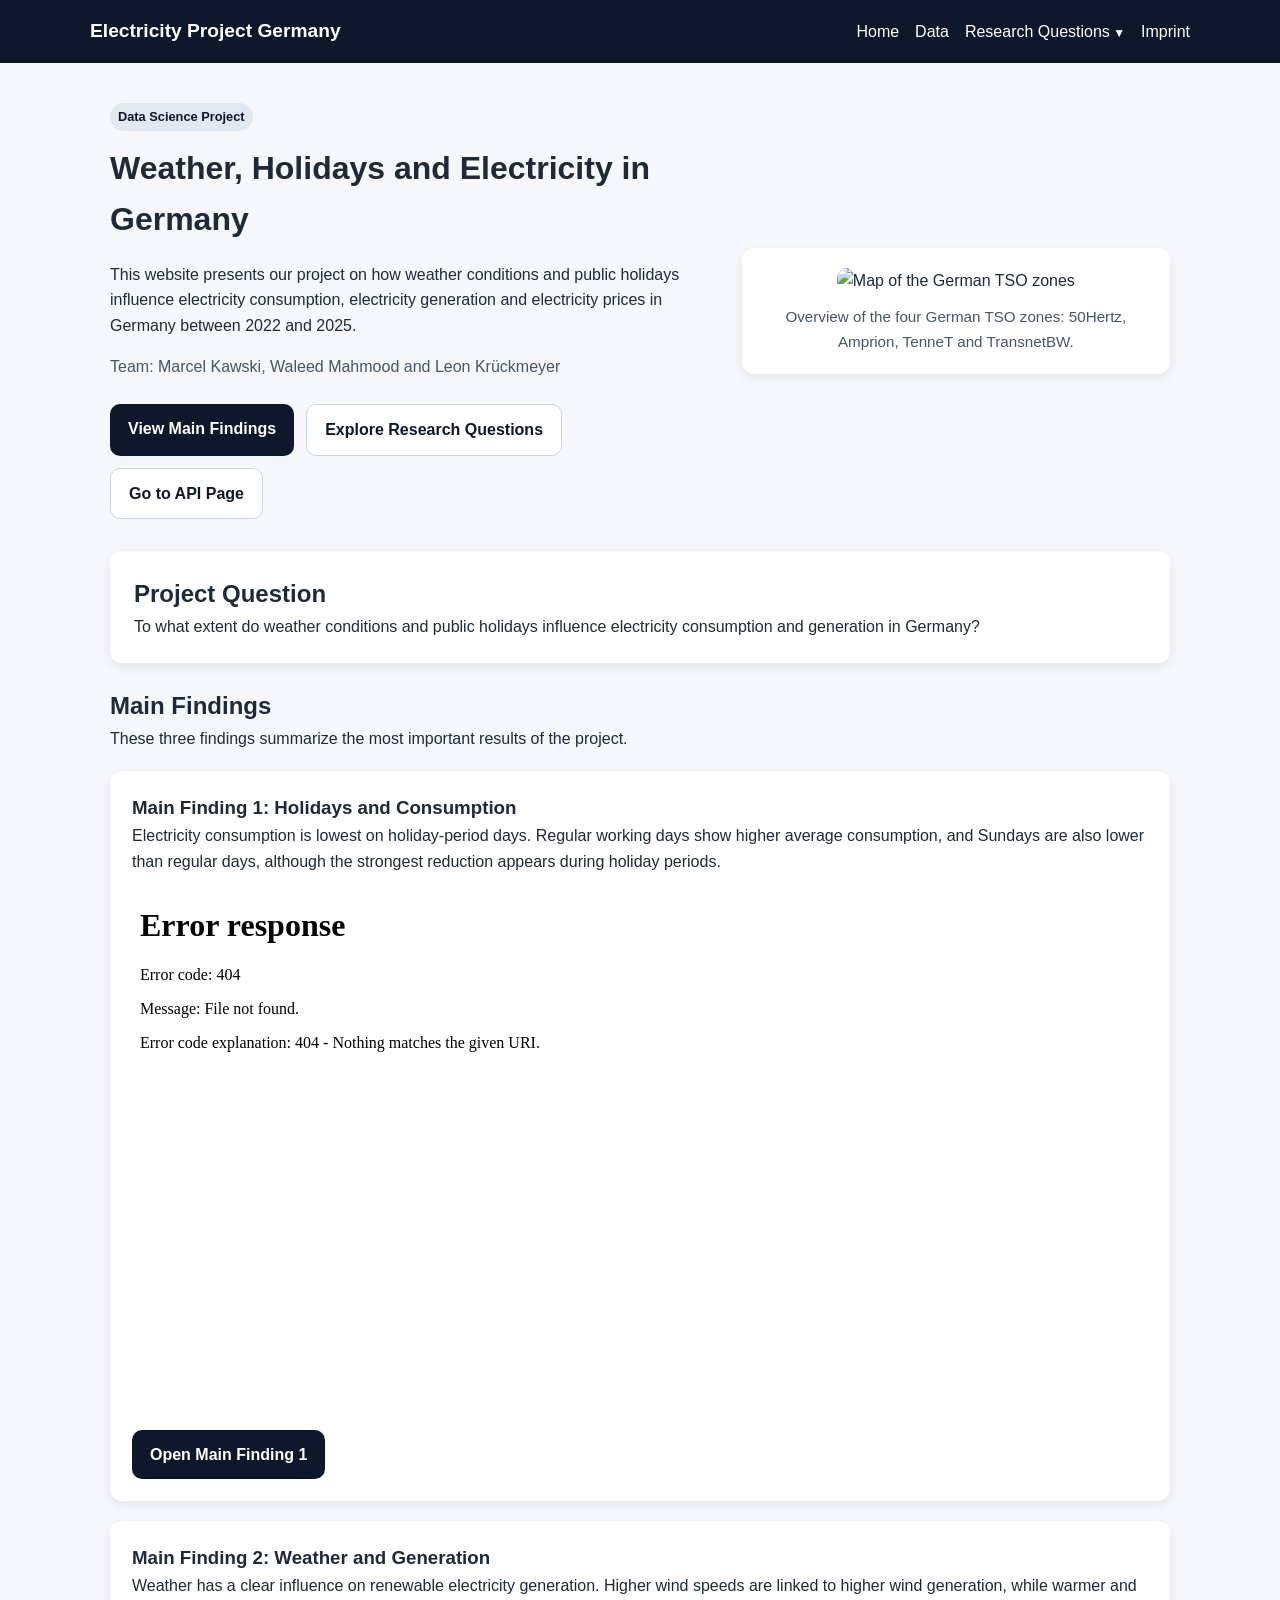
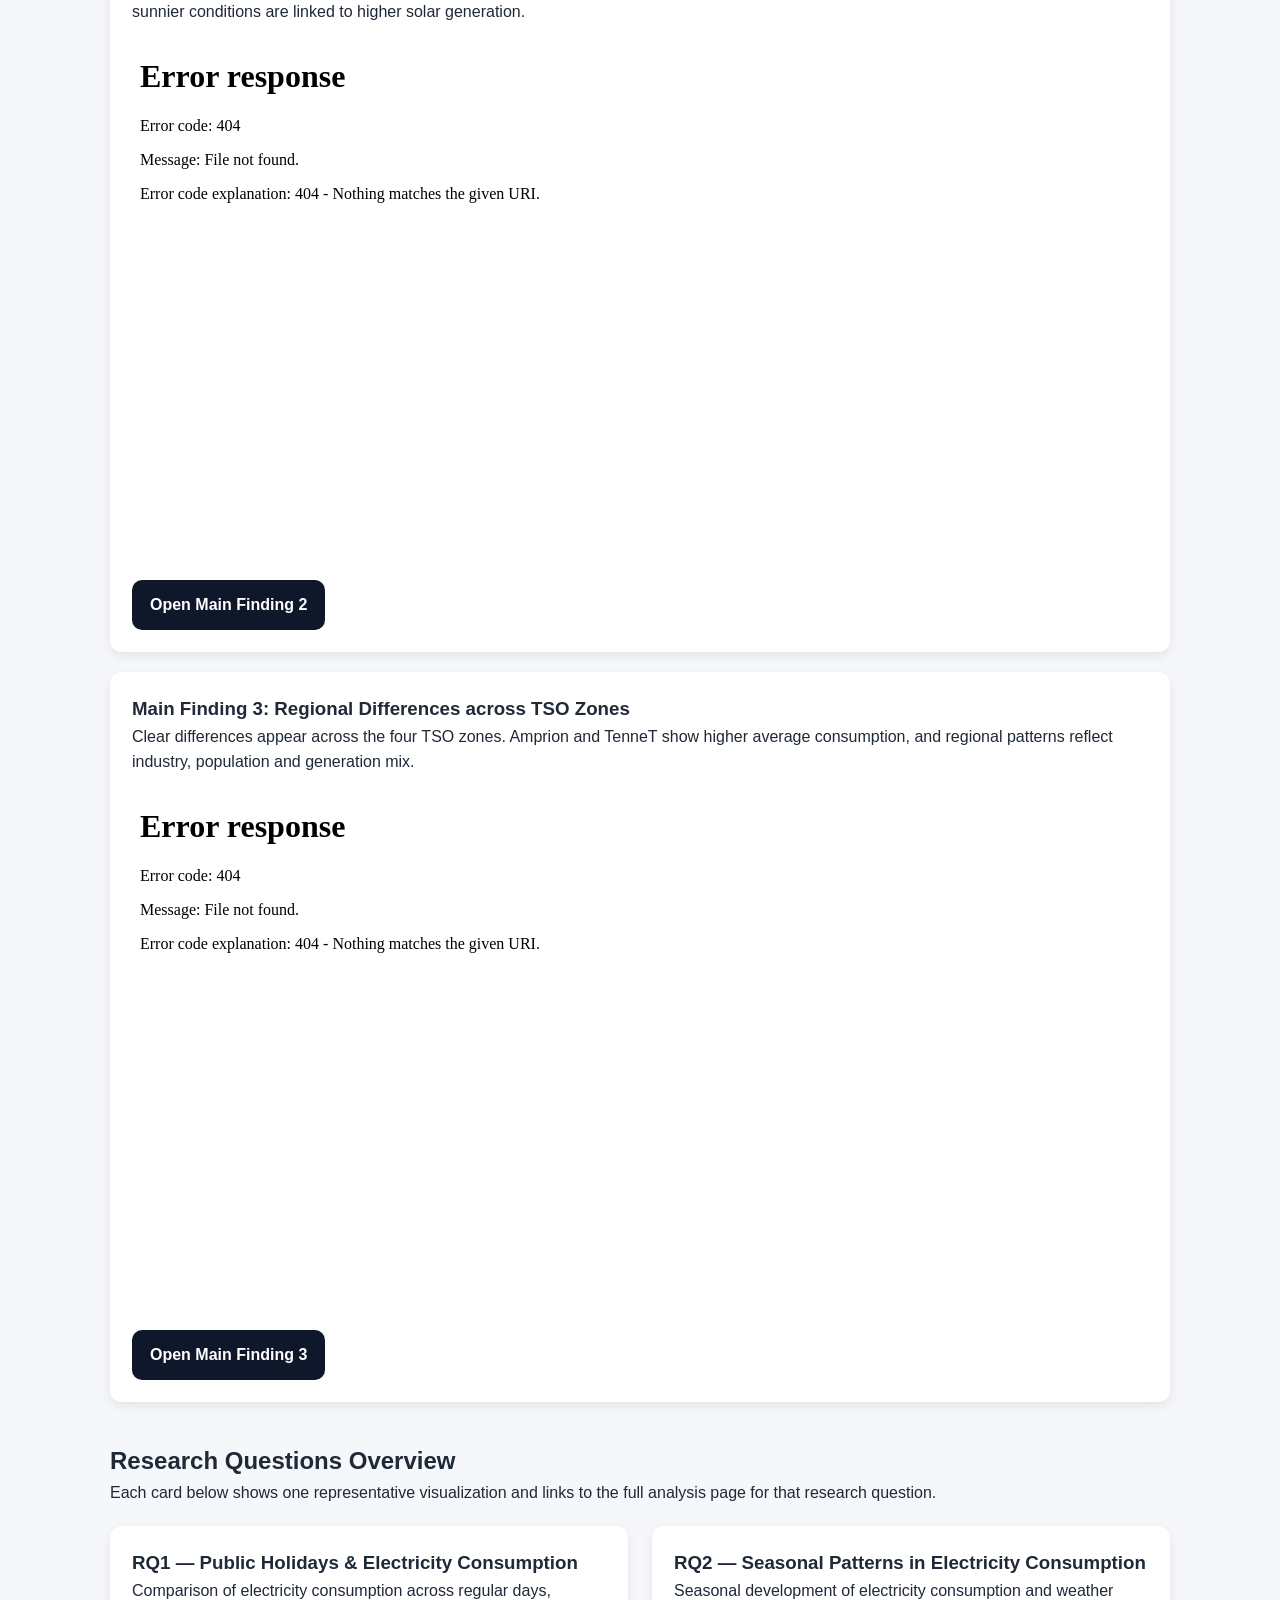
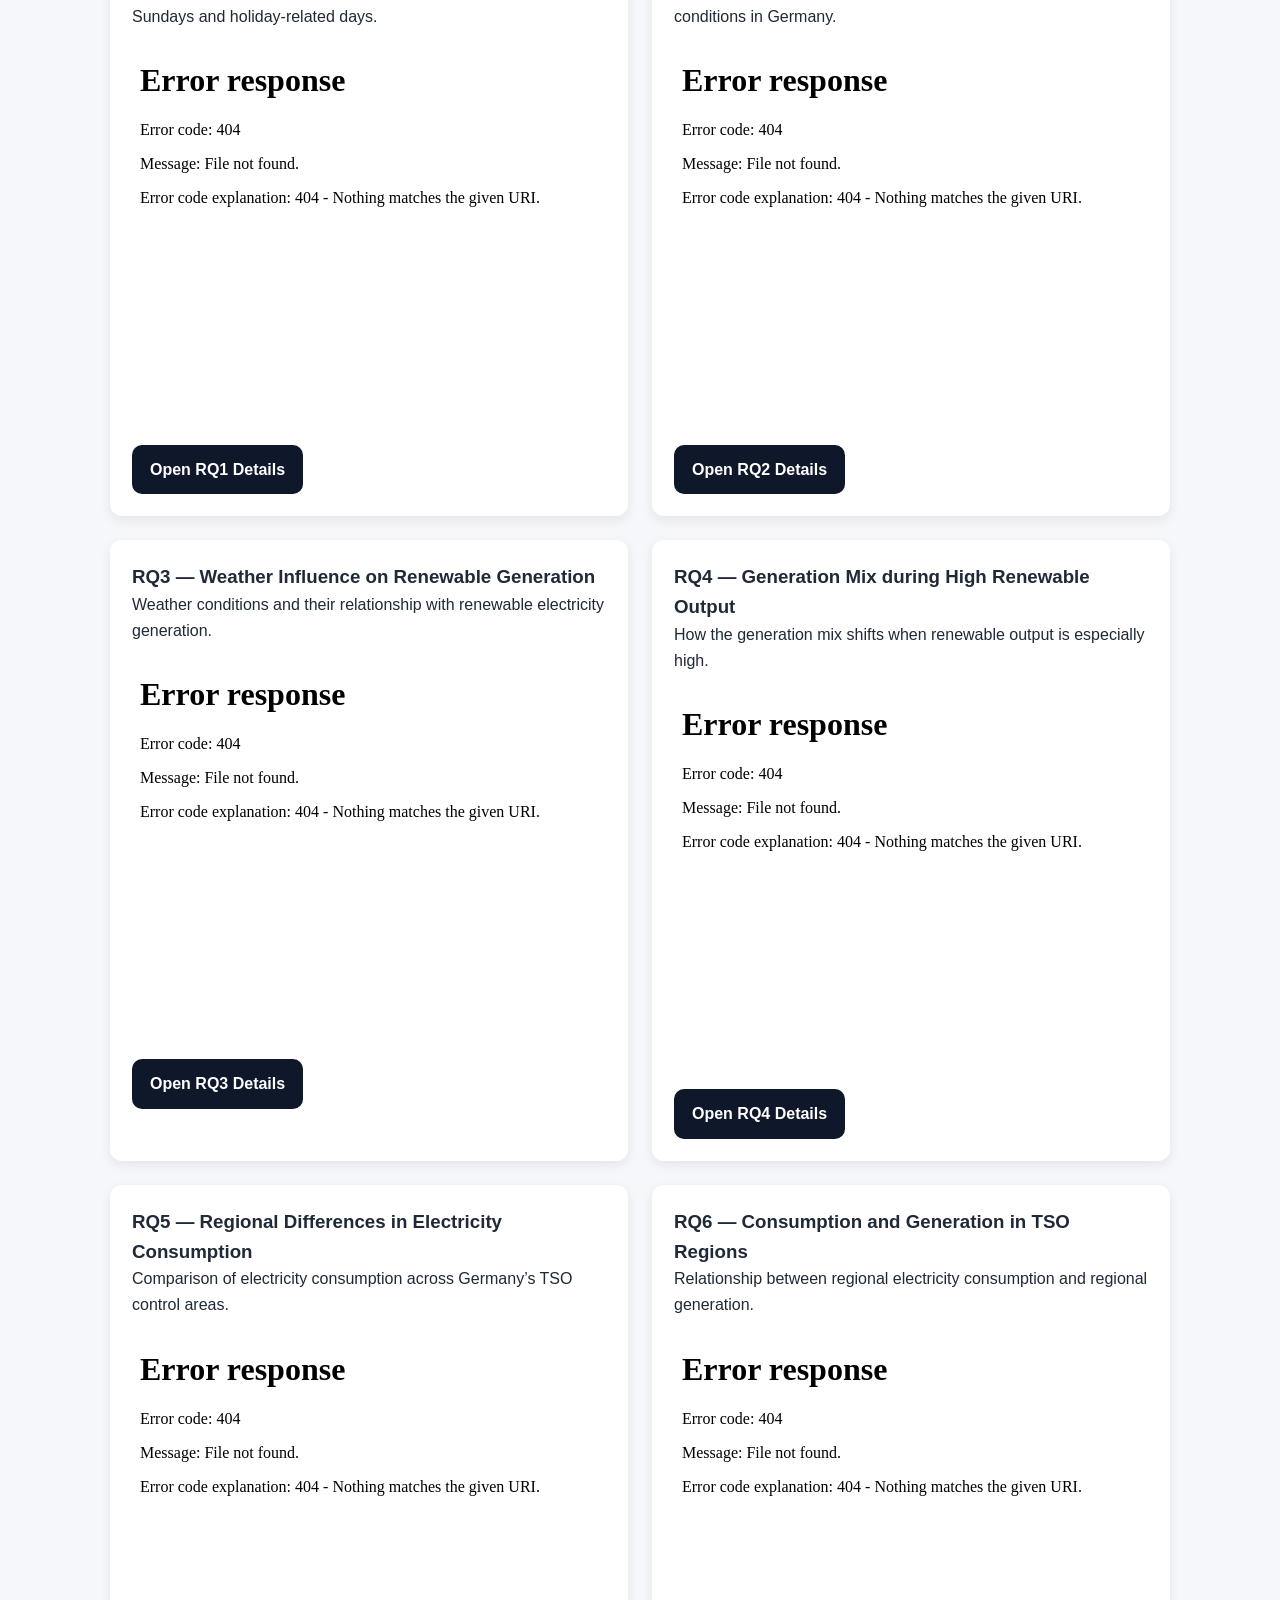
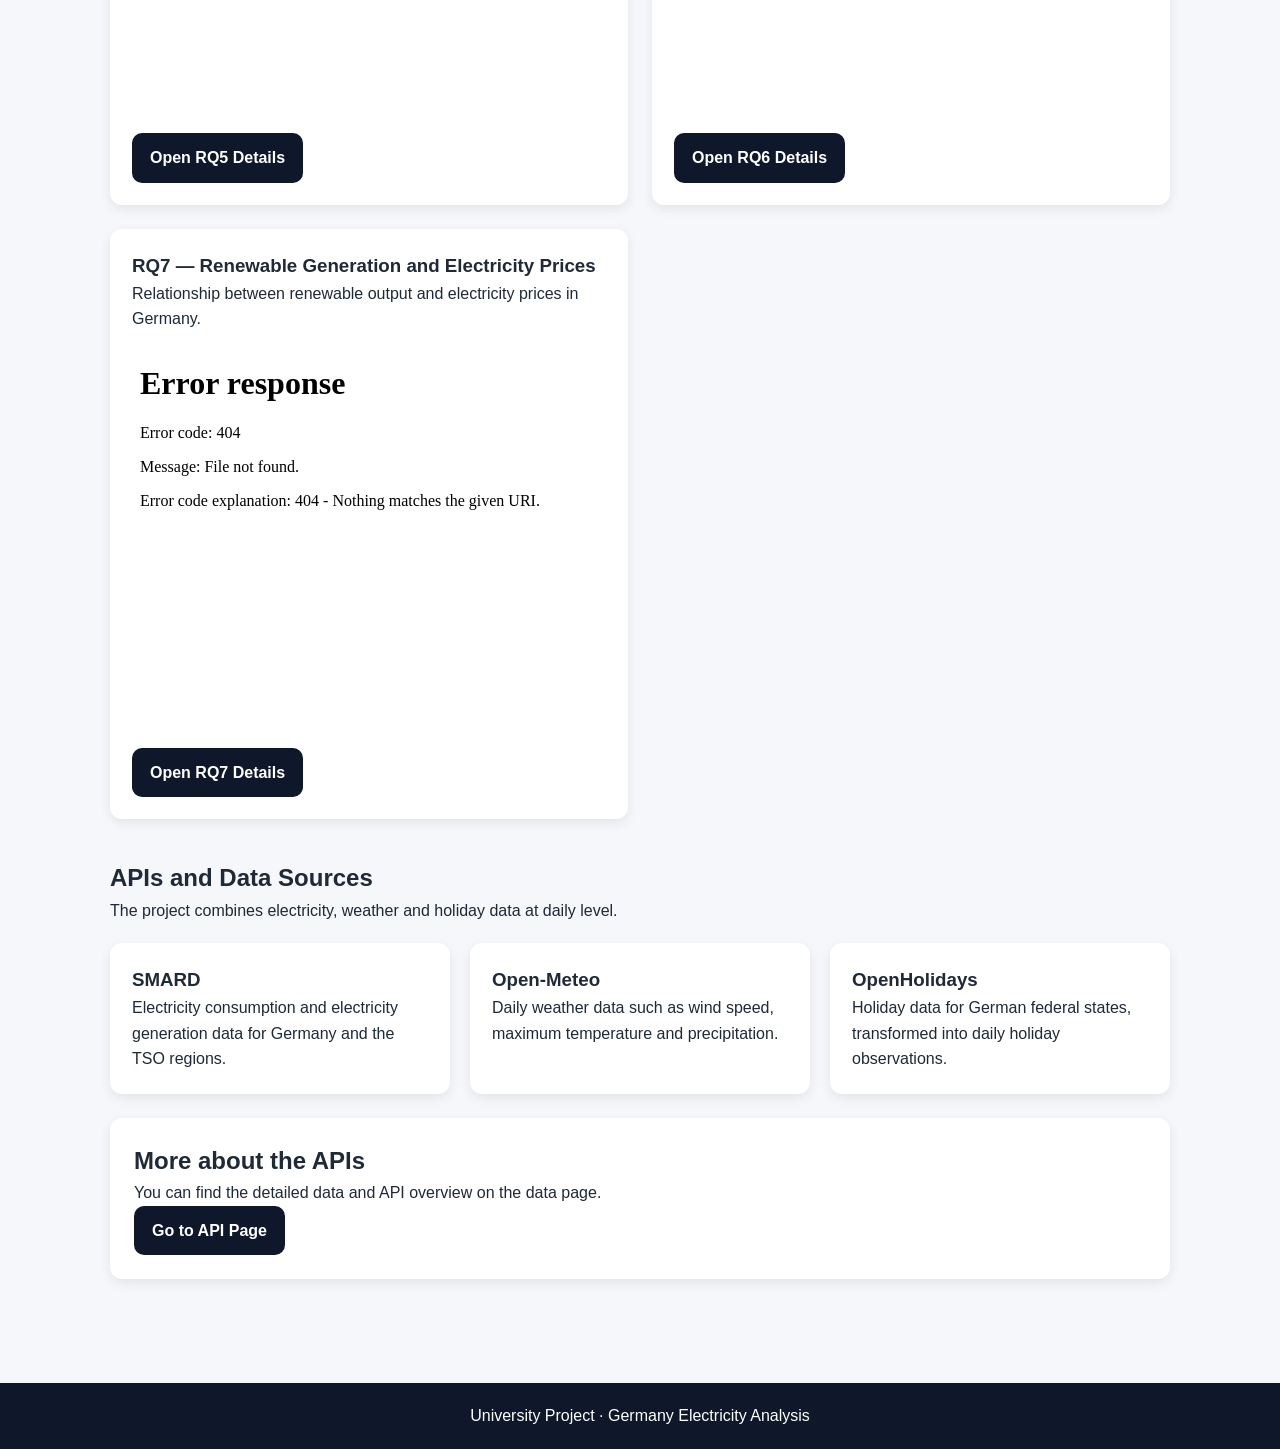
==== commit 15e3058a: "Update index.html" ====
--- a/index.html
+++ b/index.html
@@ -106,19 +106,10 @@
     }
 
     .highlight-card iframe {
-      height: 260px;
+      height: 520px !important;
     }  
 
-    .highlight-card iframe {
-      width: 100%;
-      height: 420px;
-      border: none;
-      border-radius: 10px;
-      background: white;
-      margin: 12px 0 16px 0;
-    }    
-
-    .mini-label {
+      .mini-label {
       display: inline-block;
       background-color: #e2e8f0;
       color: #0f172a;
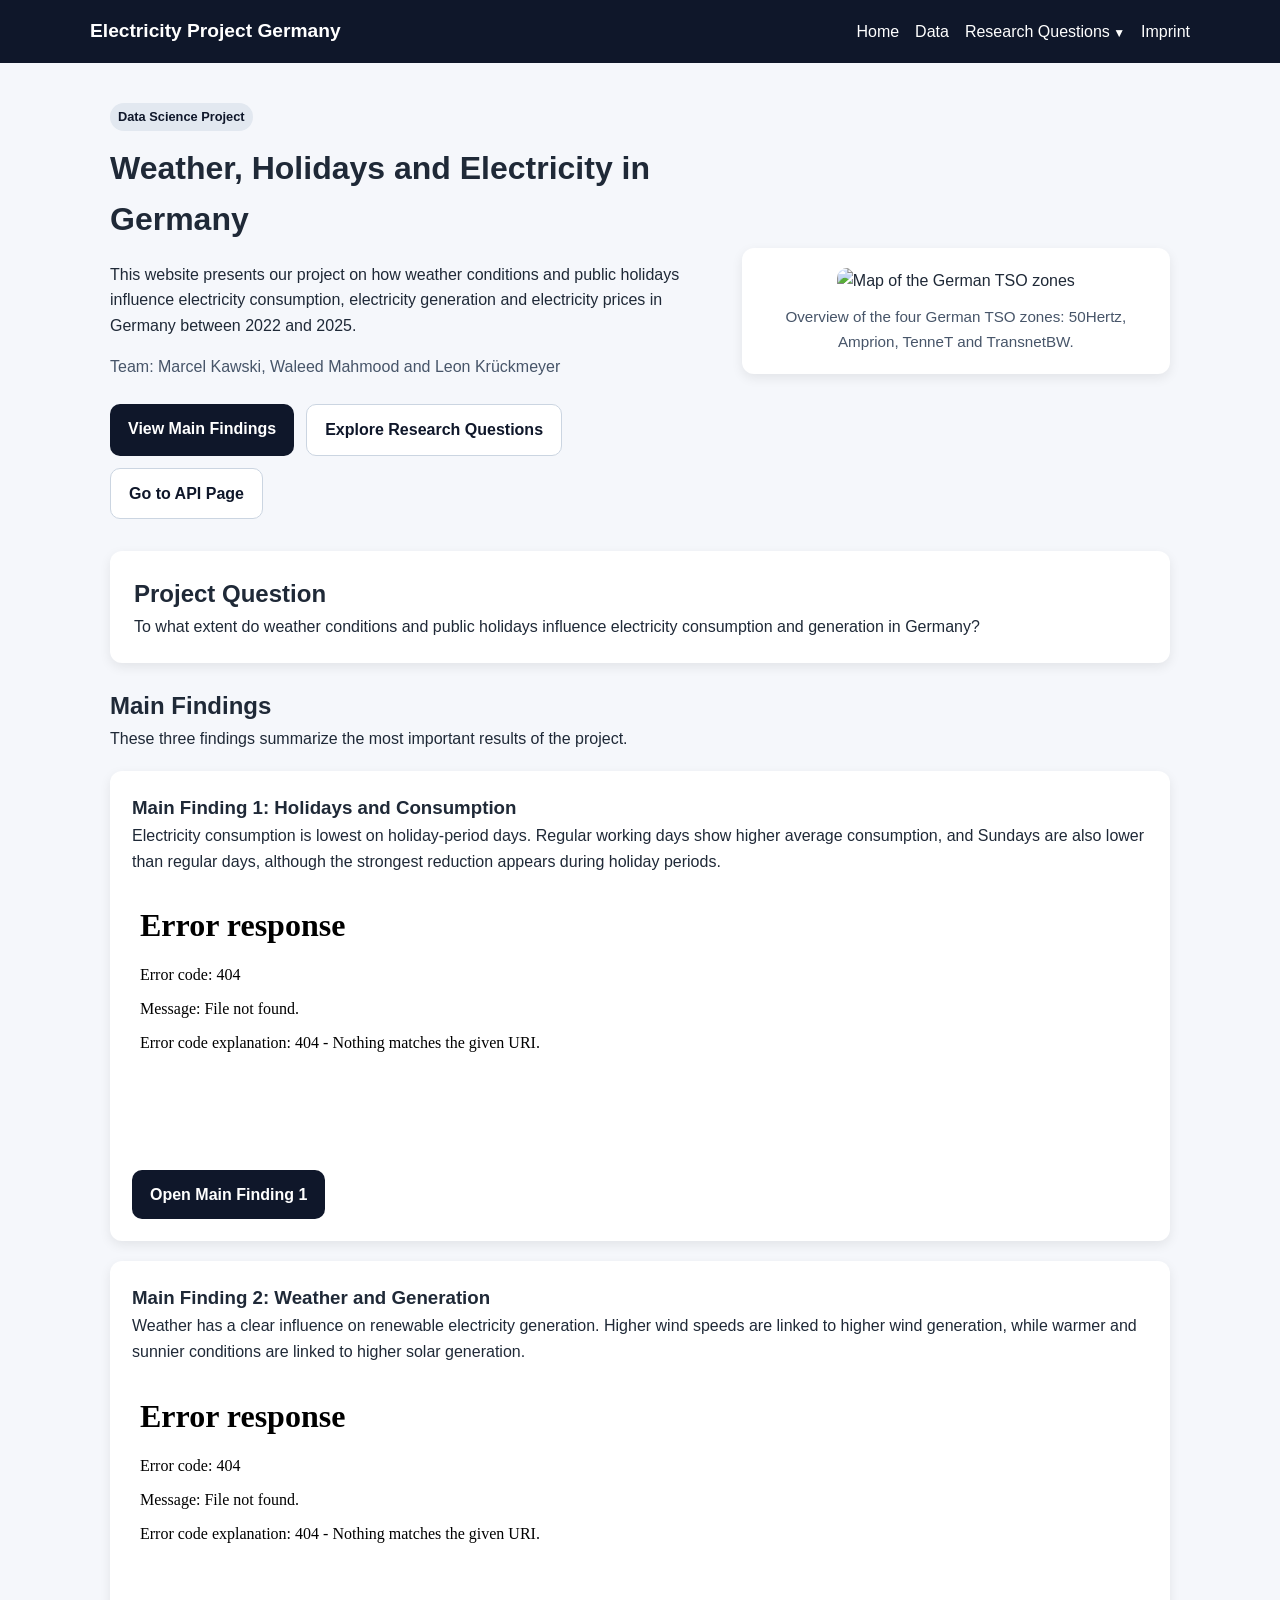
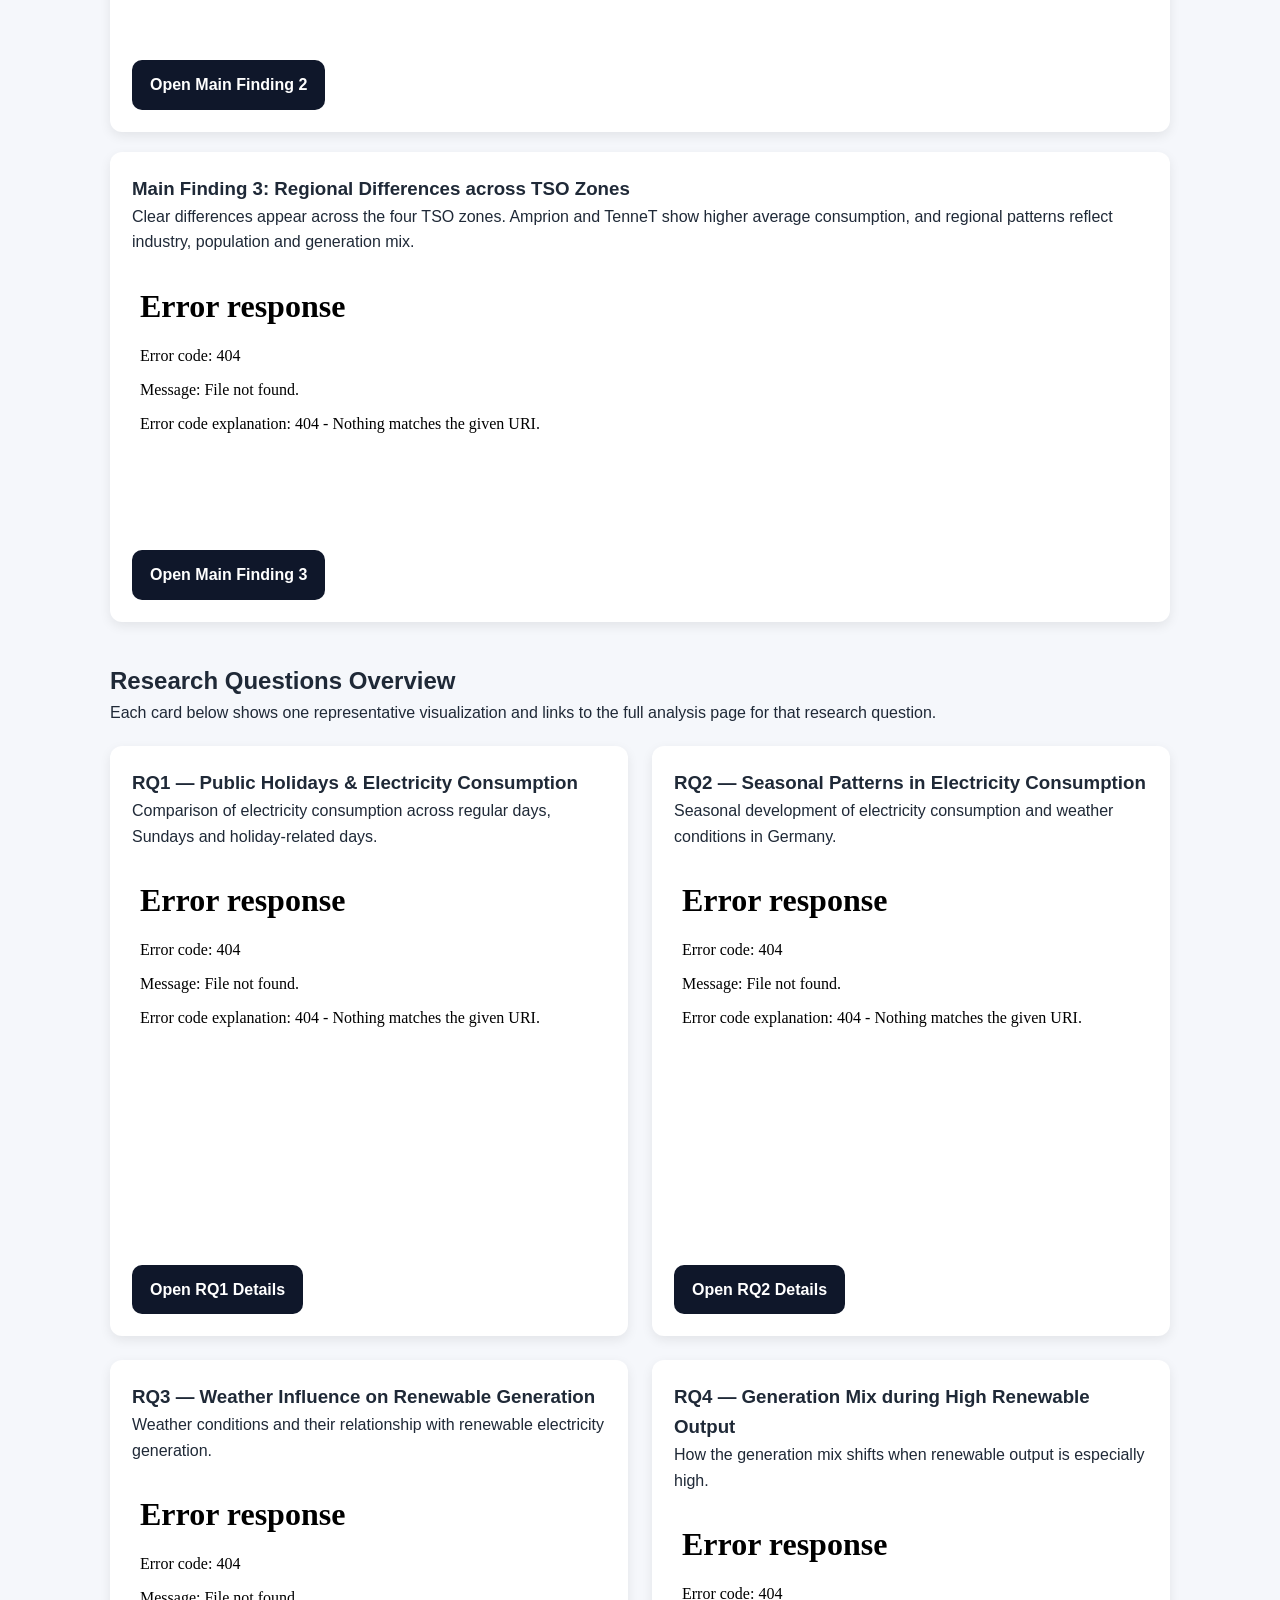
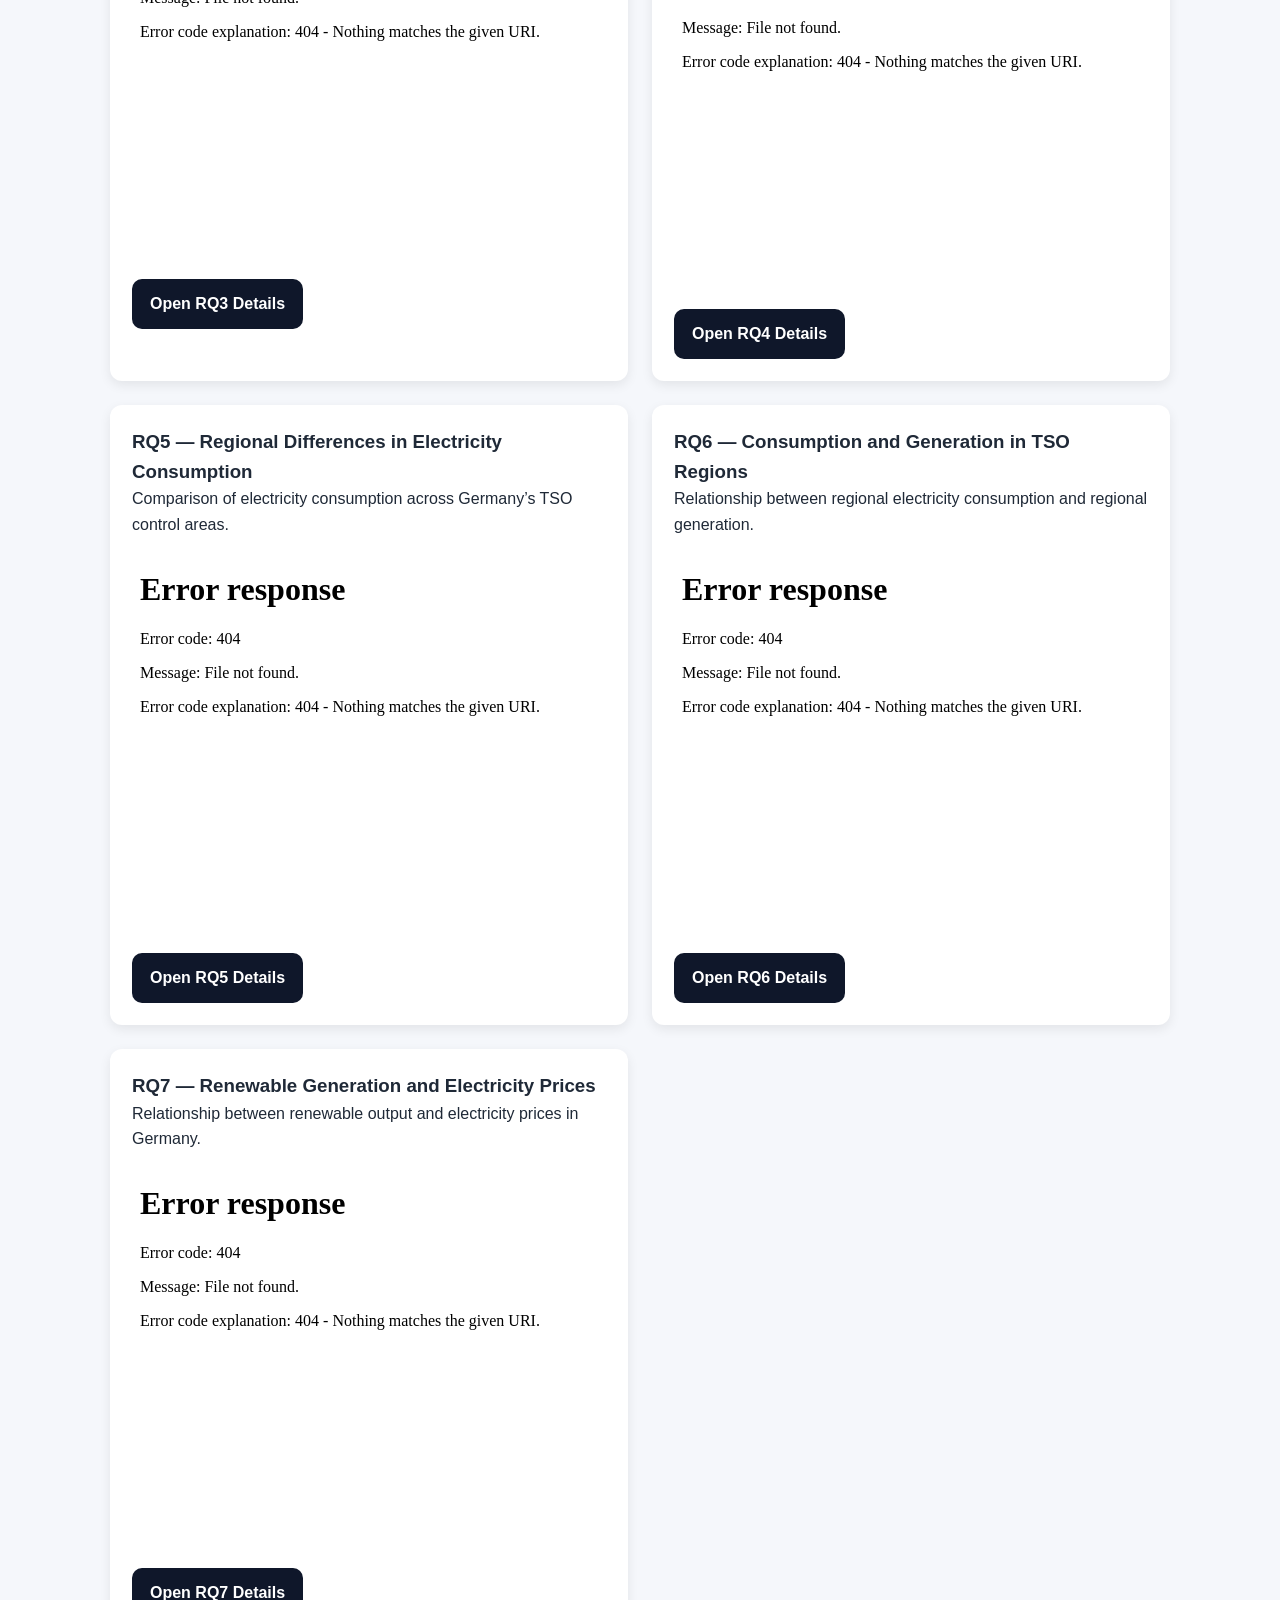
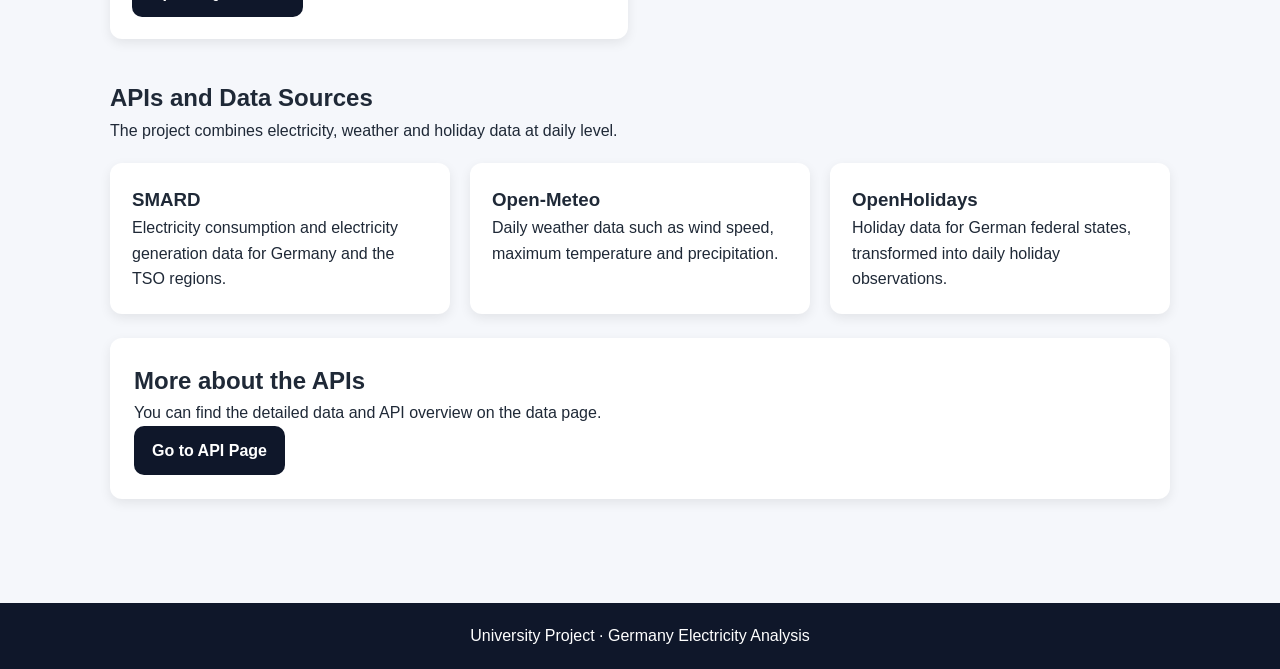
==== commit a26ee1cf: "Update index.html" ====
--- a/index.html
+++ b/index.html
@@ -106,7 +106,7 @@
     }
 
     .highlight-card iframe {
-      height: 520px !important;
+      height: 260px;
     }  
 
       .mini-label {
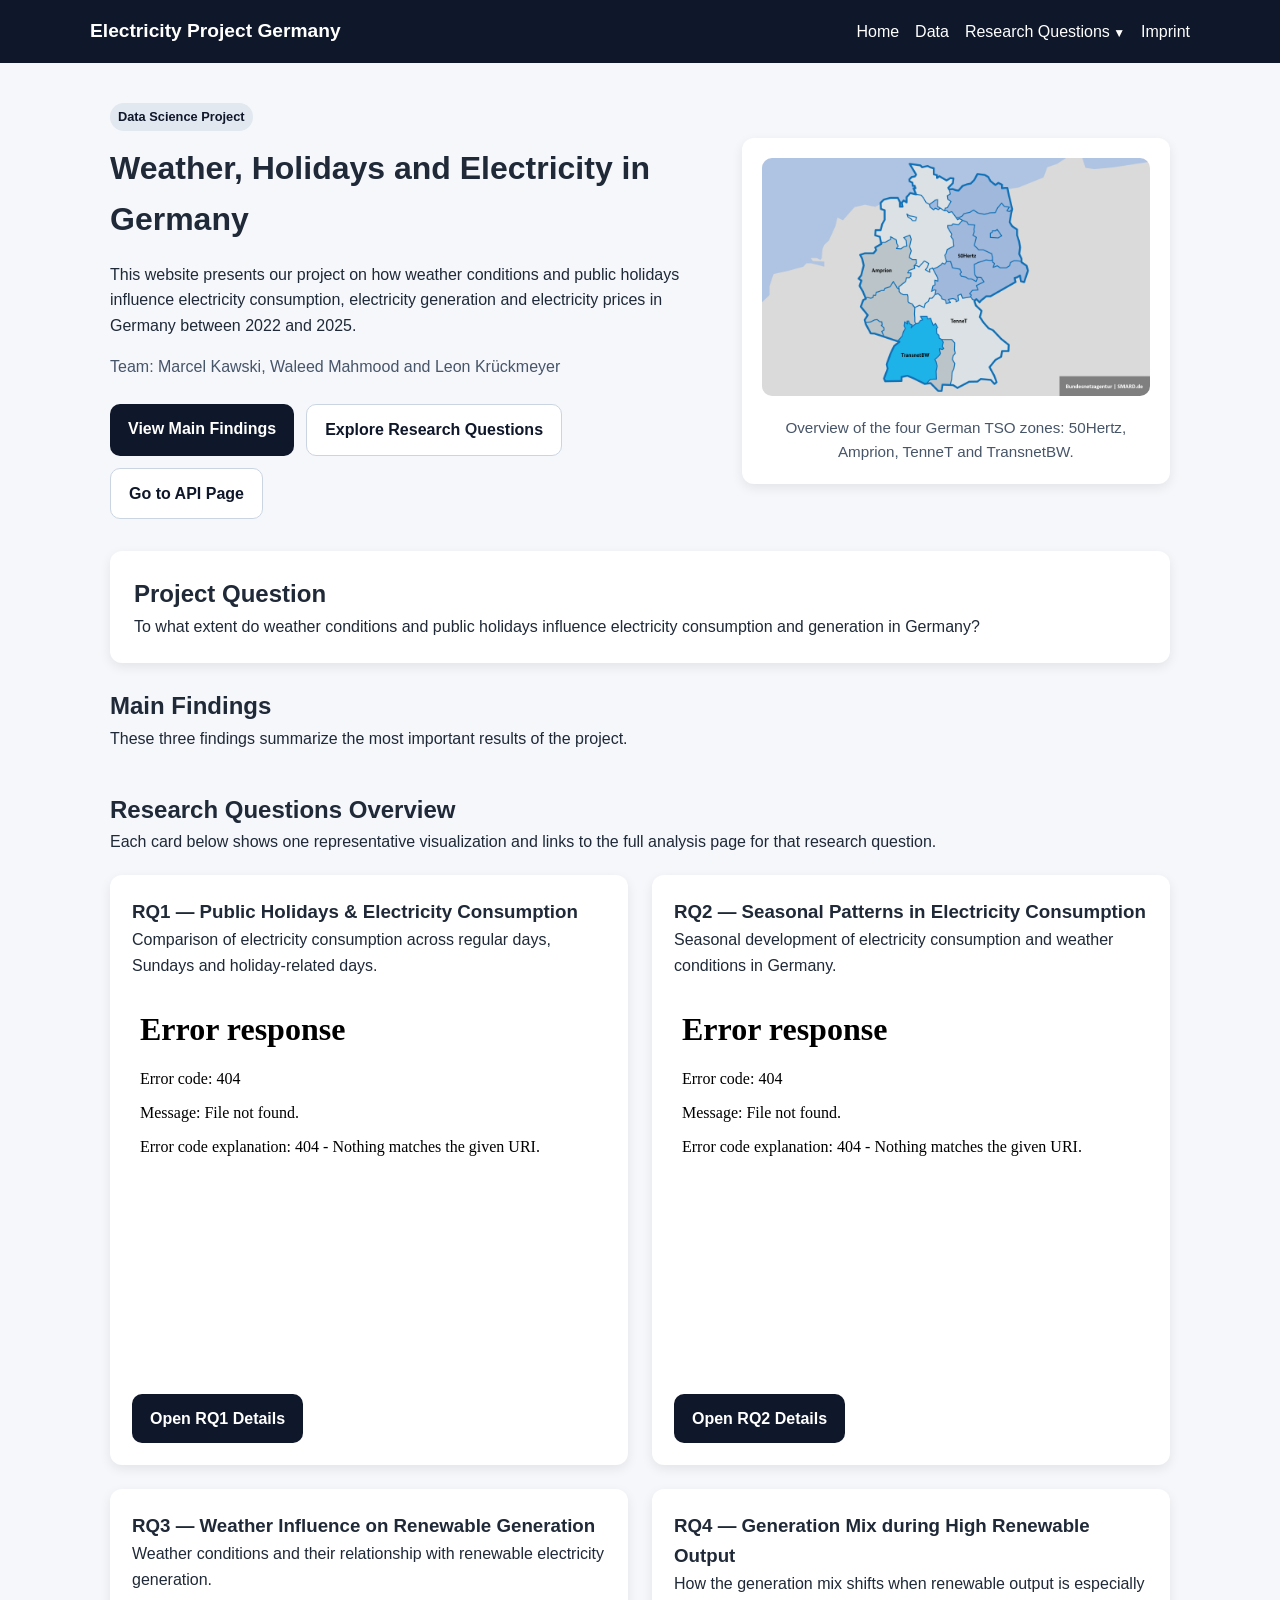
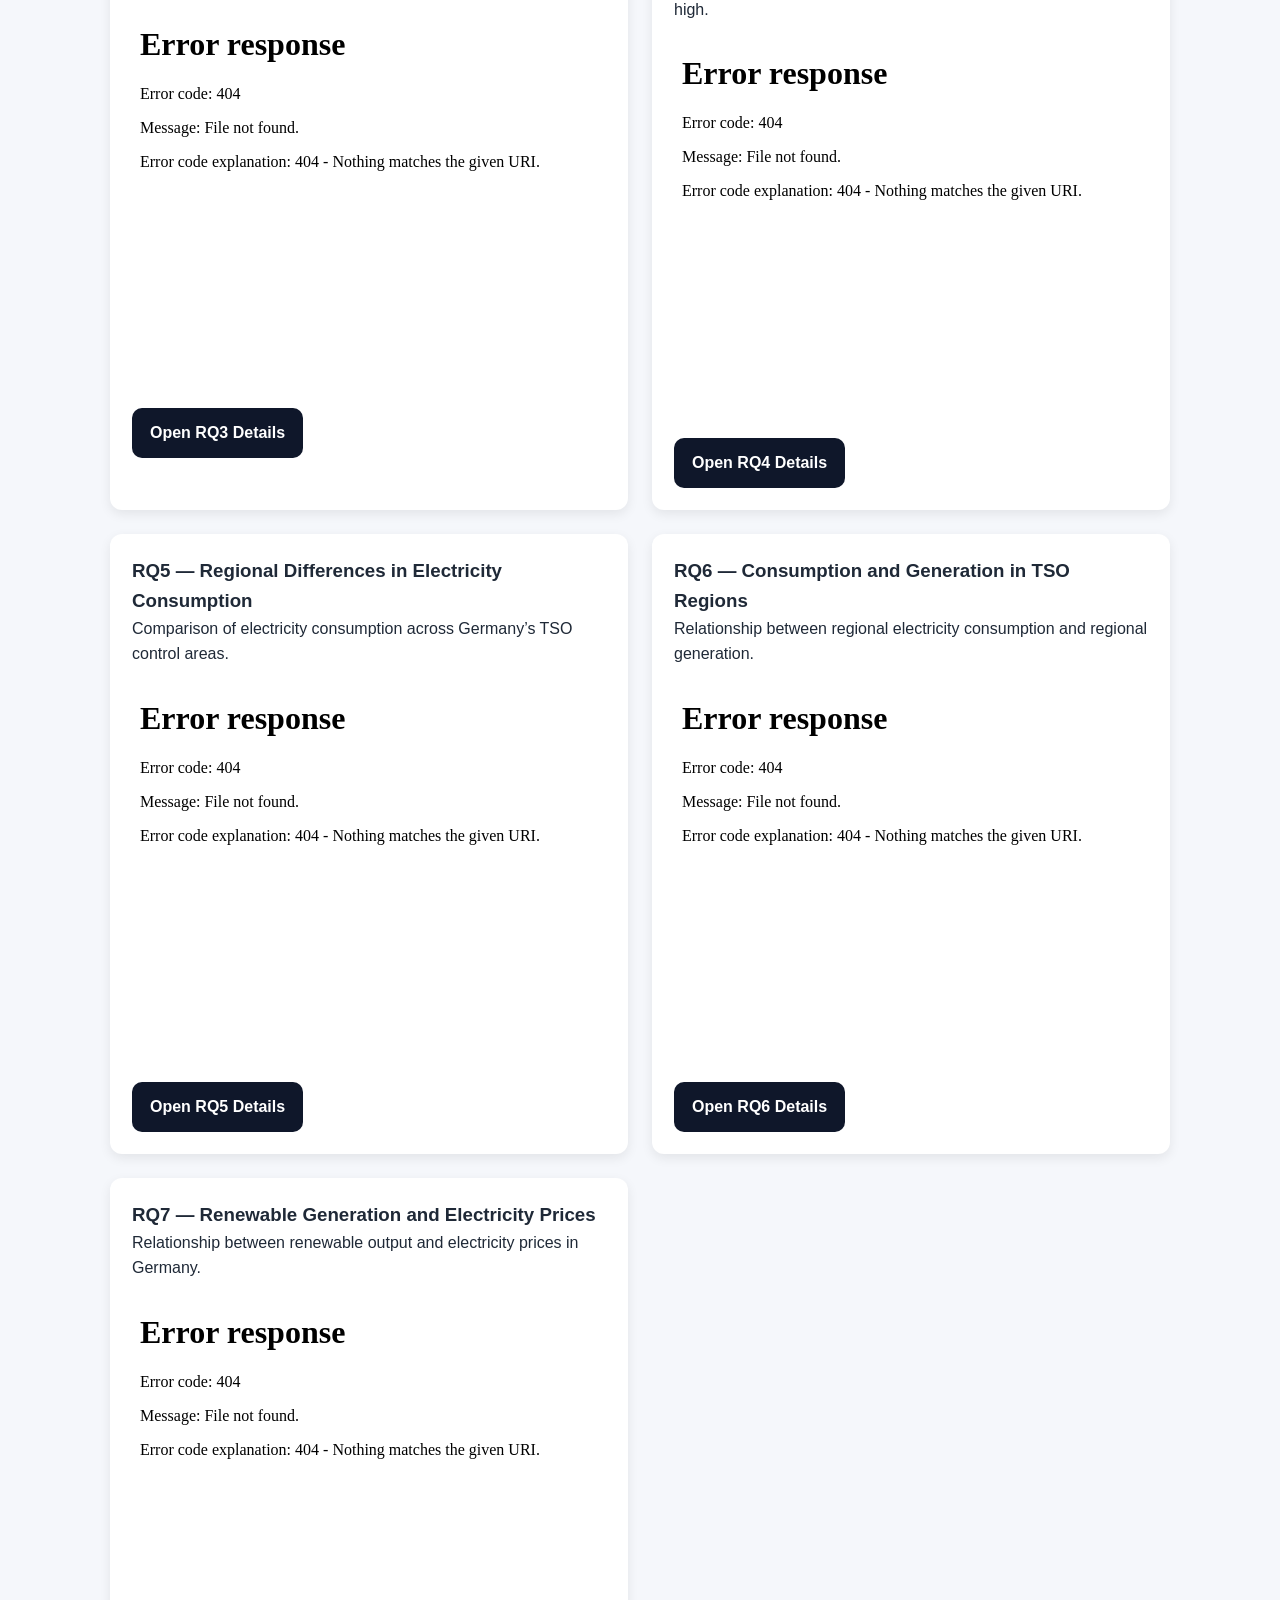
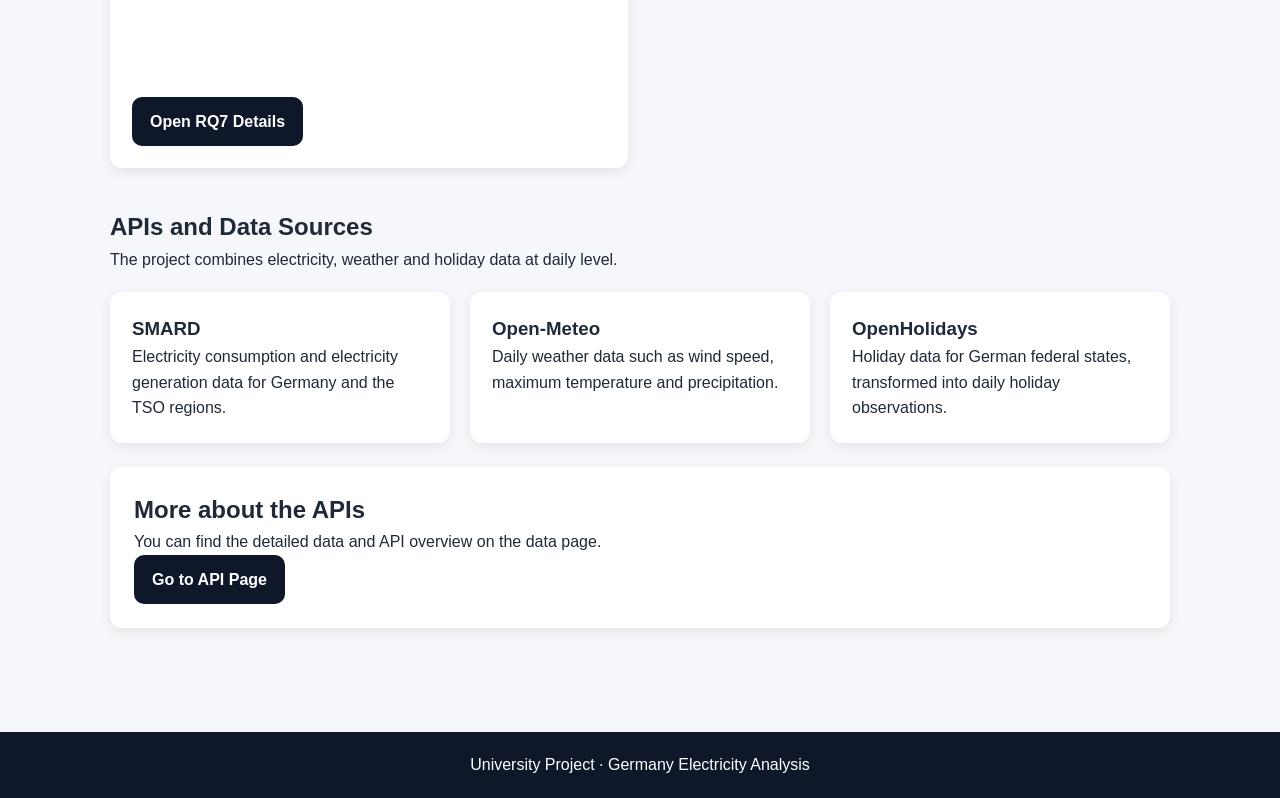
==== commit 0333bf05: "Remove highlights section from index.html Removed the highlights section containing main findings re" ====
--- a/index.html
+++ b/index.html
@@ -204,42 +204,6 @@
       </p>
     </section>
 
-    <section class="highlights-grid">
-      <article class="highlight-card">
-        <h3>Main Finding 1: Holidays and Consumption</h3>
-        <p>
-          Electricity consumption is lowest on holiday-period days. Regular
-          working days show higher average consumption, and Sundays are also
-          lower than regular days, although the strongest reduction appears
-          during holiday periods.
-        </p>
-        <iframe src="Fragendiagramme/Frage1/electricity_avg_daytype.html" title="Main Finding 1 Preview"></iframe>
-        <a class="button-link" href="mainfinding1.html">Open Main Finding 1</a>
-      </article>
-
-      <article class="highlight-card">
-        <h3>Main Finding 2: Weather and Generation</h3>
-        <p>
-          Weather has a clear influence on renewable electricity generation.
-          Higher wind speeds are linked to higher wind generation, while warmer
-          and sunnier conditions are linked to higher solar generation.
-        </p>
-        <iframe src="Fragendiagramme/Frage3/scatter_dashboard.html" title="Main Finding 2 Preview"></iframe>
-        <a class="button-link" href="mainfinding2.html">Open Main Finding 2</a>
-      </article>
-
-      <article class="highlight-card">
-        <h3>Main Finding 3: Regional Differences across TSO Zones</h3>
-        <p>
-          Clear differences appear across the four TSO zones. Amprion and
-          TenneT show higher average consumption, and regional patterns reflect
-          industry, population and generation mix.
-        </p>
-        <iframe src="Fragendiagramme/Frage5/regional_consumption_avg.html" title="Main Finding 3 Preview"></iframe>
-        <a class="button-link" href="mainfinding3.html">Open Main Finding 3</a>
-      </article>
-    </section>
-
     <section id="research-questions-overview" class="section-title" style="margin-top: 40px;">
       <h2>Research Questions Overview</h2>
       <p>
